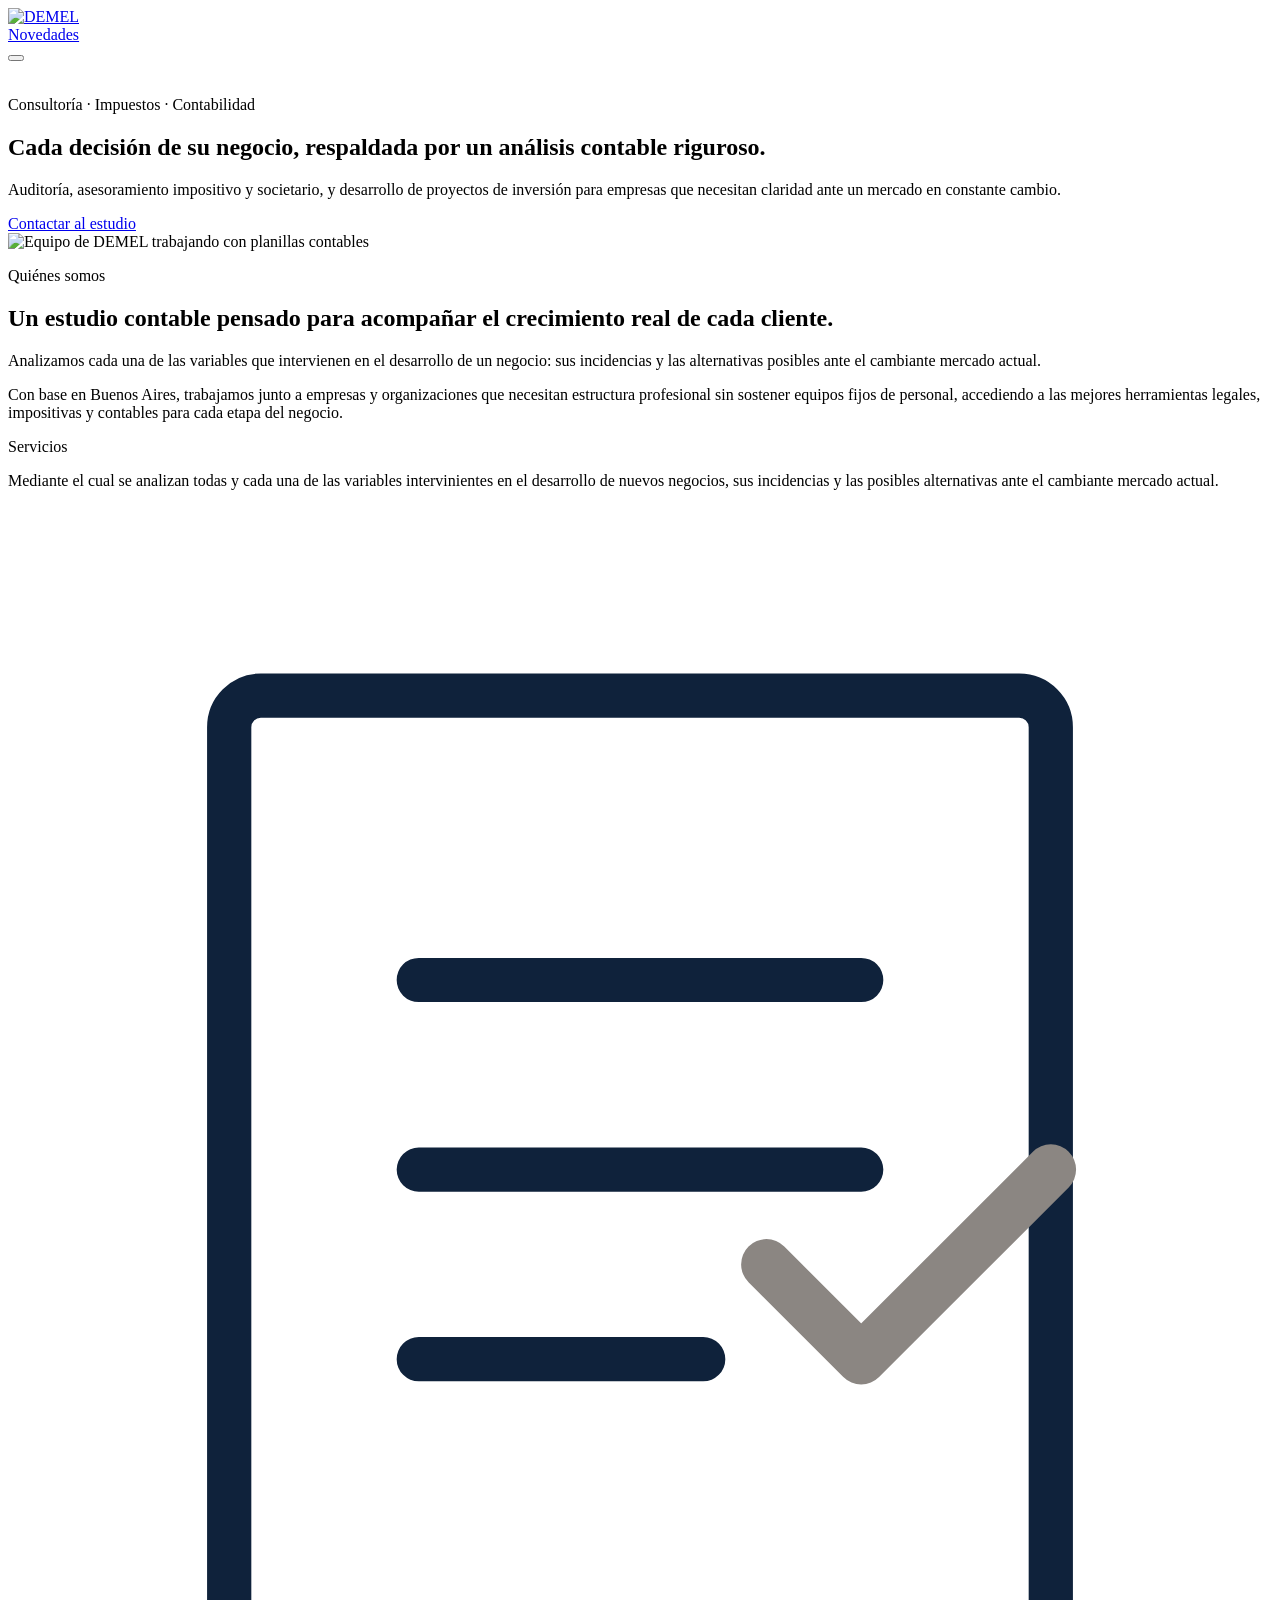
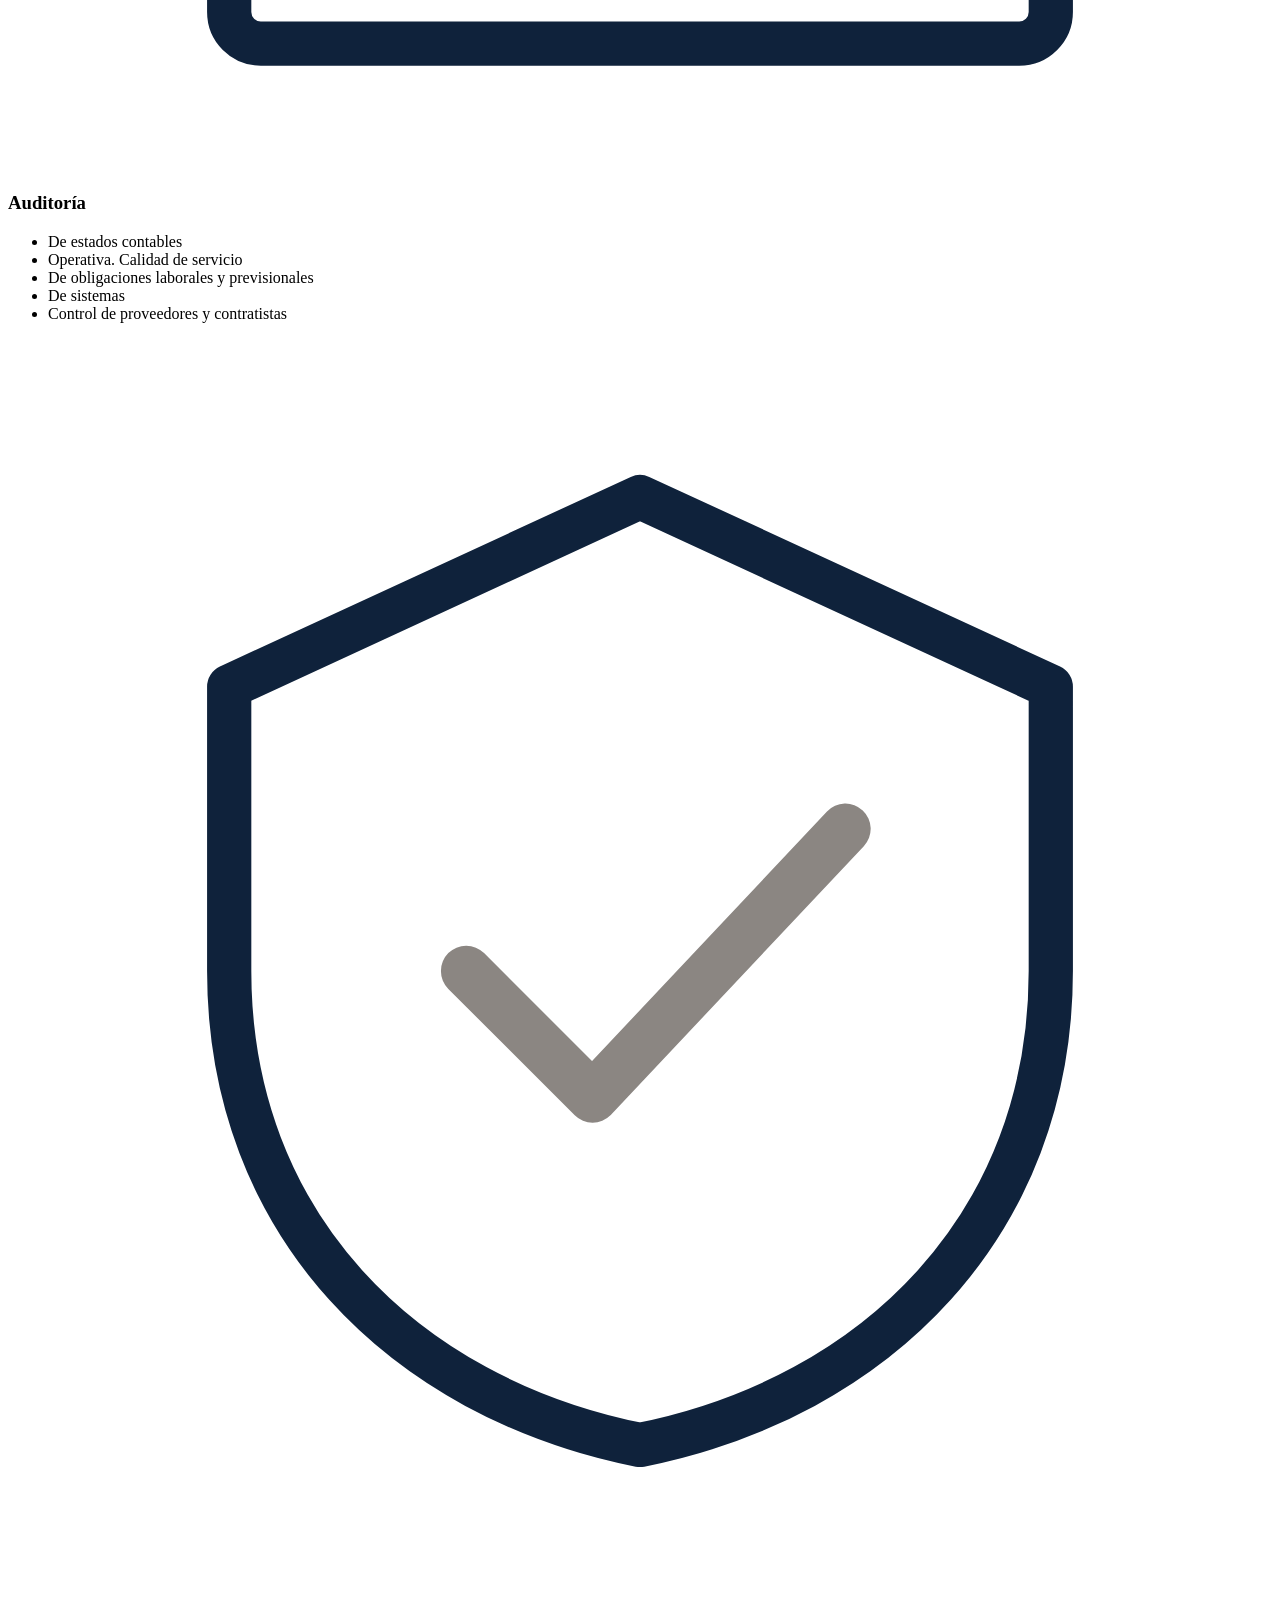
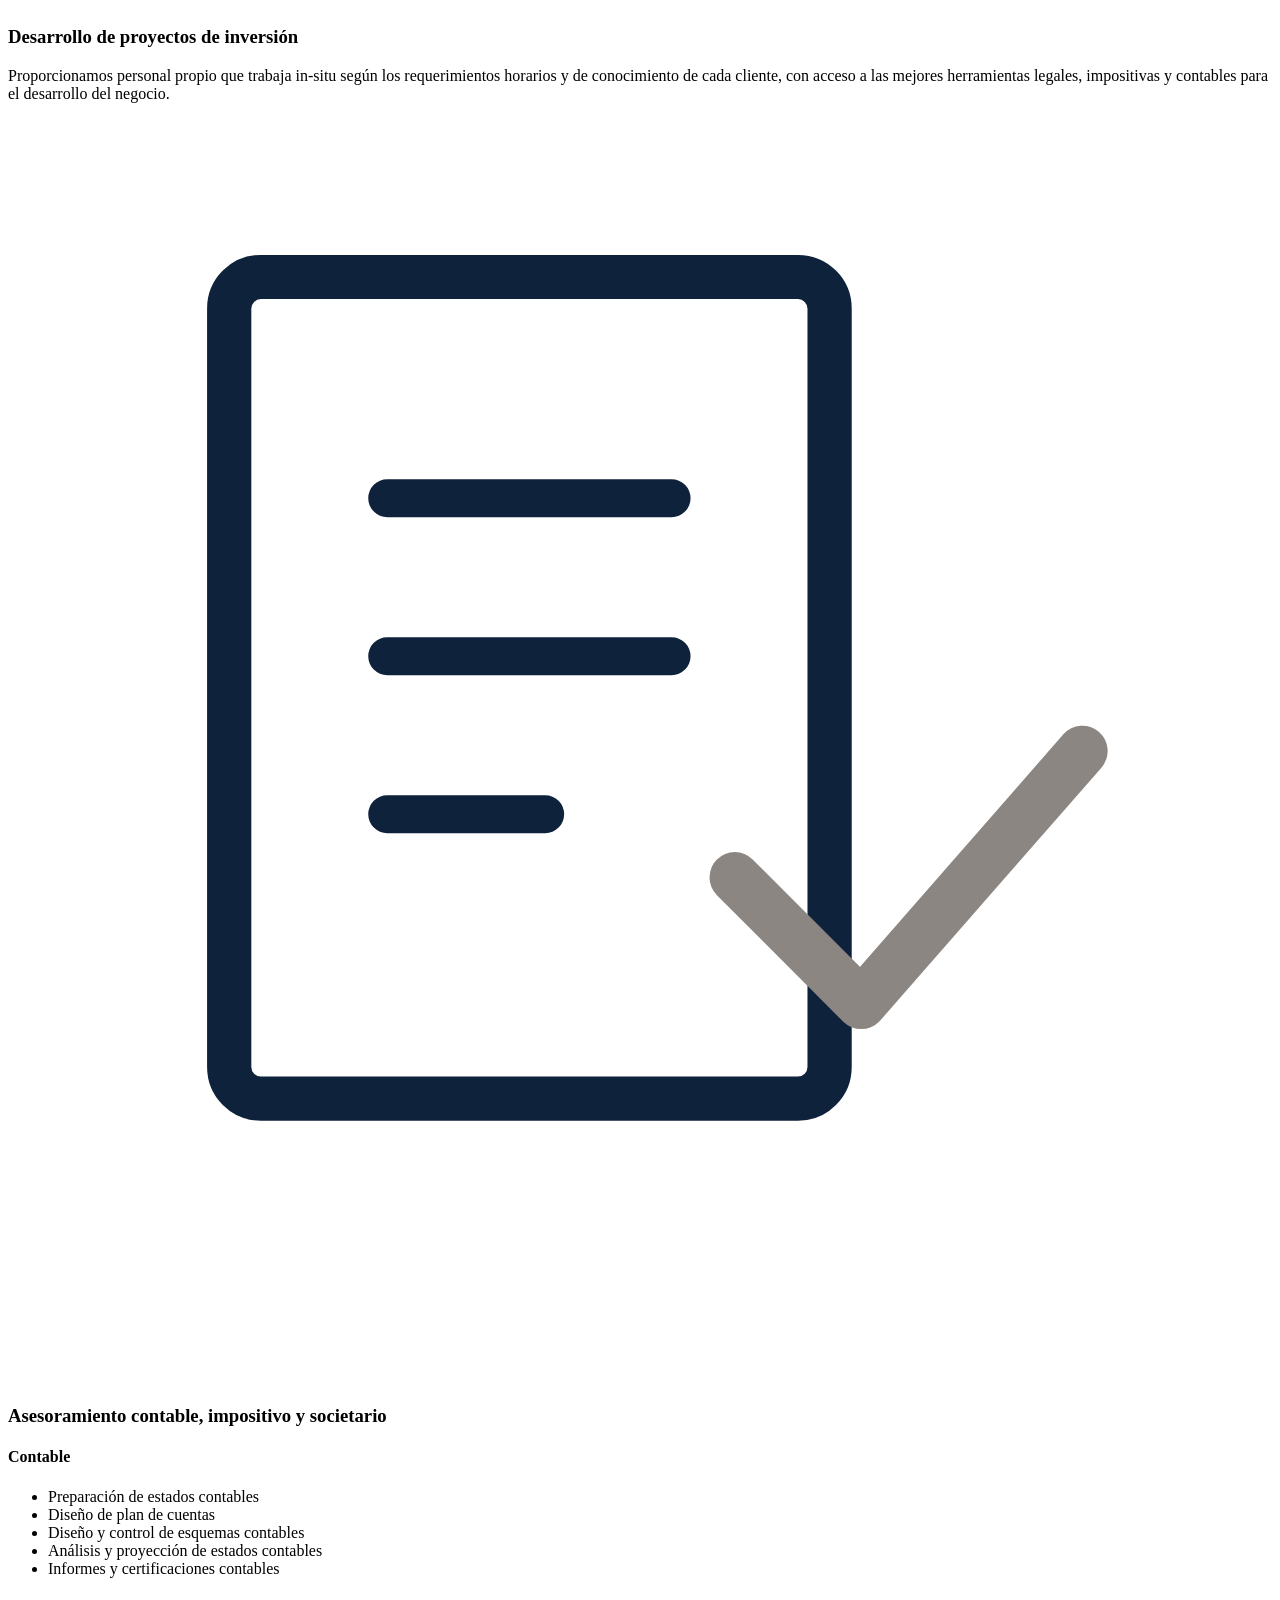
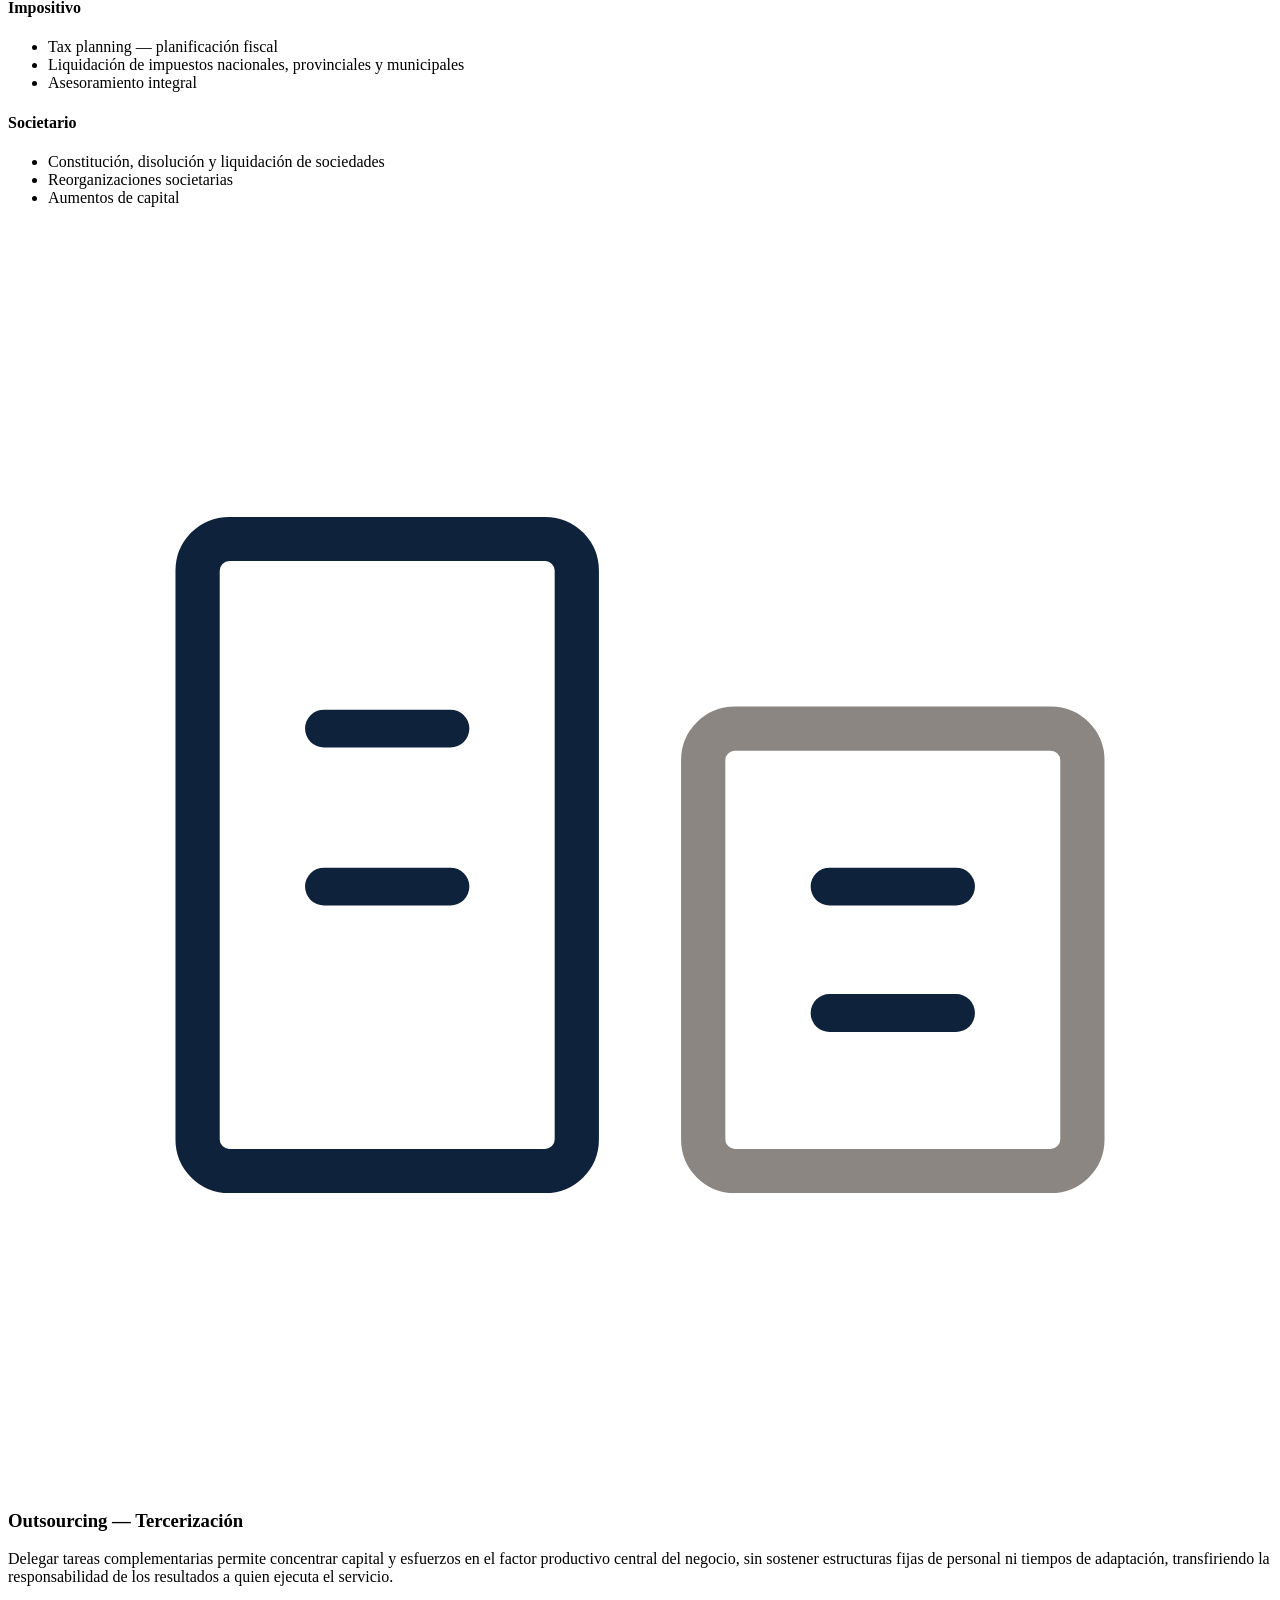
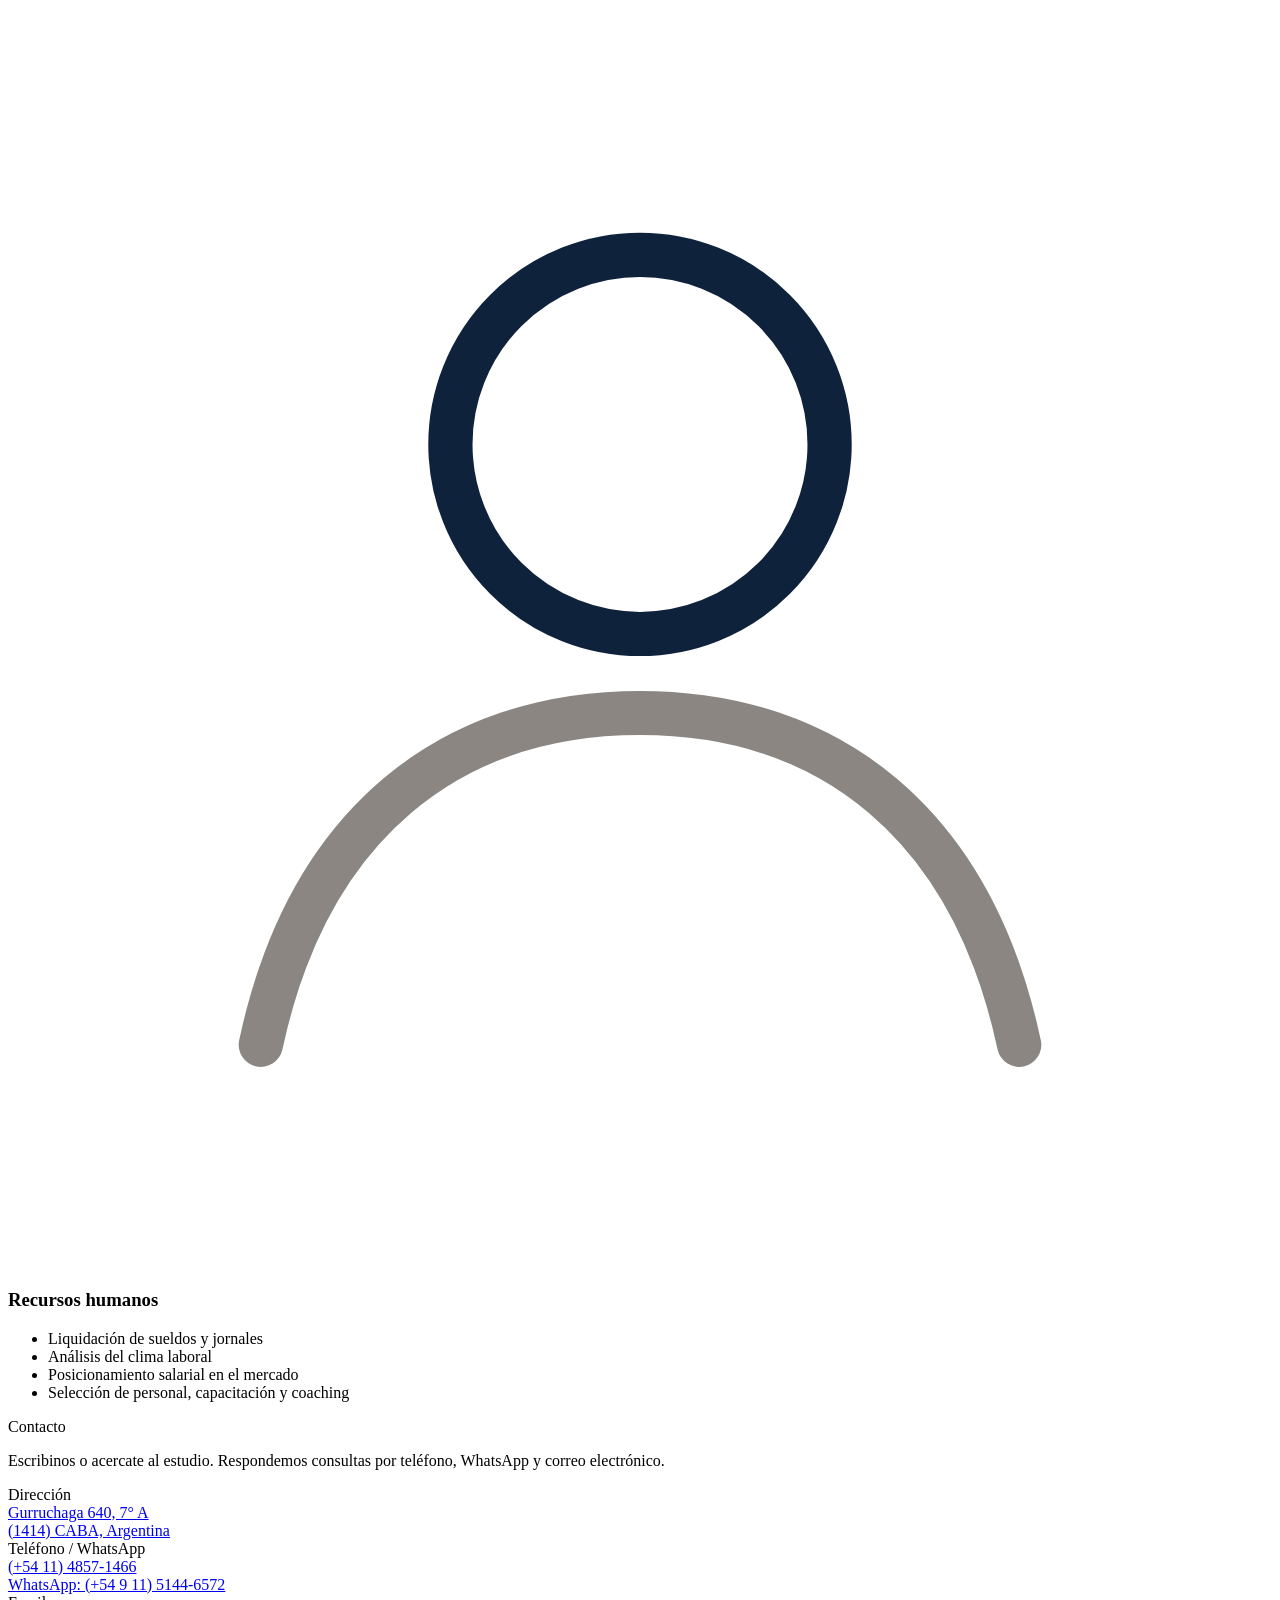
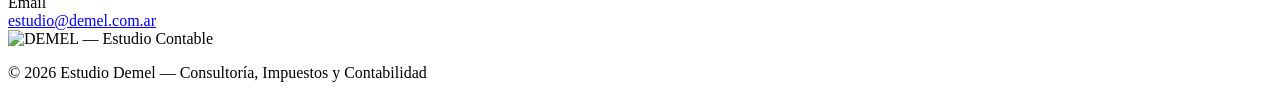
==== index.html @ 2383dab8 "Add files via upload" ====
<!DOCTYPE html>
<html lang="es">
<head>
<meta charset="UTF-8">
<meta name="viewport" content="width=device-width, initial-scale=1.0">
<title>DEMEL — Estudio Contable</title>
<link rel="preconnect" href="https://fonts.googleapis.com">
<link rel="preconnect" href="https://fonts.gstatic.com" crossorigin>
<link href="https://fonts.googleapis.com/css2?family=Libre+Baskerville:ital,wght@0,400;0,700;1,400&family=Montserrat:wght@300;400;500;600&display=swap" rel="stylesheet">
<link rel="stylesheet" href="css/styles.css">
</head>
<body>

<header>
  <div class="nav">
    <a href="index.html"><img class="logo-mark" src="assets/iso-blanco.png" alt="DEMEL"></a>
    <div class="nav-center"></div>
    <nav class="nav-links">
      <a href="novedades.html">Novedades</a>
    </nav>
    <button class="menu-btn" aria-label="Menú"><span></span><span></span><span></span></button>
  </div>
</header>

<section class="hero">
  <img class="iso-watermark" src="assets/iso-blanco.png" alt="">
  <div class="hero-inner">
    <p class="hero-eyebrow">Consultoría · Impuestos · Contabilidad</p>
    <h1>Cada decisión de su negocio, respaldada por un análisis contable riguroso.</h1>
    <p class="lede">Auditoría, asesoramiento impositivo y societario, y desarrollo de proyectos de inversión para empresas que necesitan claridad ante un mercado en constante cambio.</p>
    <a class="btn" href="#contacto">Contactar al estudio</a>
  </div>
</section>

<section id="quienes-somos">
  <div class="wrap about">
    <div class="about-figure">
      <img src="assets/about-photo.jpg" alt="Equipo de DEMEL trabajando con planillas contables">
    </div>
    <div class="about-body">
      <p class="kicker">Quiénes somos</p>
      <h2>Un estudio contable pensado para acompañar el crecimiento real de cada cliente.</h2>
      <p>Analizamos cada una de las variables que intervienen en el desarrollo de un negocio: sus incidencias y las alternativas posibles ante el cambiante mercado actual.</p>
      <p>Con base en Buenos Aires, trabajamos junto a empresas y organizaciones que necesitan estructura profesional sin sostener equipos fijos de personal, accediendo a las mejores herramientas legales, impositivas y contables para cada etapa del negocio.</p>
    </div>
  </div>
</section>

<section id="servicios" class="bg-linen">
  <div class="wrap">
    <div class="section-head">
      <p class="kicker">Servicios</p>
      <p>Mediante el cual se analizan todas y cada una de las variables intervinientes en el desarrollo de nuevos negocios, sus incidencias y las posibles alternativas ante el cambiante mercado actual.</p>
    </div>

    <div class="services-grid">

      <div class="service-card">
        <svg class="service-icon" viewBox="0 0 40 40" fill="none" xmlns="http://www.w3.org/2000/svg">
          <rect x="7" y="6" width="26" height="30" rx="1" stroke="#0F223B" stroke-width="1.4"/>
          <path d="M13 15h14M13 21h14M13 27h9" stroke="#0F223B" stroke-width="1.4" stroke-linecap="round"/>
          <path d="M24 24l3 3 6-6" stroke="#8B8682" stroke-width="1.6" stroke-linecap="round" stroke-linejoin="round"/>
        </svg>
        <h3>Auditoría</h3>
        <ul>
          <li>De estados contables</li>
          <li>Operativa. Calidad de servicio</li>
          <li>De obligaciones laborales y previsionales</li>
          <li>De sistemas</li>
          <li>Control de proveedores y contratistas</li>
        </ul>
      </div>

      <div class="service-card">
        <svg class="service-icon" viewBox="0 0 40 40" fill="none" xmlns="http://www.w3.org/2000/svg">
          <path d="M20 5l13 6v9c0 8-5.5 13.5-13 15C12.5 33.5 7 28 7 20v-9l13-6z" stroke="#0F223B" stroke-width="1.4" stroke-linejoin="round"/>
          <path d="M14.5 20l4 4 8-8.5" stroke="#8B8682" stroke-width="1.6" stroke-linecap="round" stroke-linejoin="round"/>
        </svg>
        <h3>Desarrollo de proyectos de inversión</h3>
        <p>Proporcionamos personal propio que trabaja in-situ según los requerimientos horarios y de conocimiento de cada cliente, con acceso a las mejores herramientas legales, impositivas y contables para el desarrollo del negocio.</p>
      </div>

      <div class="service-card wide">
        <svg class="service-icon" viewBox="0 0 40 40" fill="none" xmlns="http://www.w3.org/2000/svg">
          <rect x="7" y="5" width="19" height="26" rx="1" stroke="#0F223B" stroke-width="1.4"/>
          <path d="M12 12h9M12 17h9M12 22h5" stroke="#0F223B" stroke-width="1.2" stroke-linecap="round"/>
          <path d="M23 24l4 4 7-8" stroke="#8B8682" stroke-width="1.6" stroke-linecap="round" stroke-linejoin="round"/>
        </svg>
        <h3>Asesoramiento contable, impositivo y societario</h3>
        <div class="service-cols">
          <div class="subgroup">
            <h4>Contable</h4>
            <ul>
              <li>Preparación de estados contables</li>
              <li>Diseño de plan de cuentas</li>
              <li>Diseño y control de esquemas contables</li>
              <li>Análisis y proyección de estados contables</li>
              <li>Informes y certificaciones contables</li>
            </ul>
          </div>
          <div class="subgroup">
            <h4>Impositivo</h4>
            <ul>
              <li>Tax planning — planificación fiscal</li>
              <li>Liquidación de impuestos nacionales, provinciales y municipales</li>
              <li>Asesoramiento integral</li>
            </ul>
          </div>
          <div class="subgroup">
            <h4>Societario</h4>
            <ul>
              <li>Constitución, disolución y liquidación de sociedades</li>
              <li>Reorganizaciones societarias</li>
              <li>Aumentos de capital</li>
            </ul>
          </div>
        </div>
      </div>

      <div class="service-card">
        <svg class="service-icon" viewBox="0 0 40 40" fill="none" xmlns="http://www.w3.org/2000/svg">
          <rect x="6" y="10" width="12" height="20" rx="1" stroke="#0F223B" stroke-width="1.4"/>
          <rect x="22" y="16" width="12" height="14" rx="1" stroke="#8B8682" stroke-width="1.4"/>
          <path d="M10 16h4M10 21h4M26 21h4M26 25h4" stroke="#0F223B" stroke-width="1.2" stroke-linecap="round"/>
        </svg>
        <h3>Outsourcing — Tercerización</h3>
        <p>Delegar tareas complementarias permite concentrar capital y esfuerzos en el factor productivo central del negocio, sin sostener estructuras fijas de personal ni tiempos de adaptación, transfiriendo la responsabilidad de los resultados a quien ejecuta el servicio.</p>
      </div>

      <div class="service-card">
        <svg class="service-icon" viewBox="0 0 40 40" fill="none" xmlns="http://www.w3.org/2000/svg">
          <circle cx="20" cy="14" r="6" stroke="#0F223B" stroke-width="1.4"/>
          <path d="M8 33c1.5-7 6-10.5 12-10.5S30.5 26 32 33" stroke="#8B8682" stroke-width="1.4" stroke-linecap="round"/>
        </svg>
        <h3>Recursos humanos</h3>
        <ul>
          <li>Liquidación de sueldos y jornales</li>
          <li>Análisis del clima laboral</li>
          <li>Posicionamiento salarial en el mercado</li>
          <li>Selección de personal, capacitación y coaching</li>
        </ul>
      </div>

    </div>
  </div>
</section>

<section id="contacto" class="contact">
  <div class="wrap">
    <div class="section-head">
      <p class="kicker">Contacto</p>
      <p>Escribinos o acercate al estudio. Respondemos consultas por teléfono, WhatsApp y correo electrónico.</p>
    </div>
    <div class="contact-grid">
      <div class="contact-item">
        <div class="label">Dirección</div>
        <div class="value">
          <a href="https://goo.gl/maps/H9MhCdzciEQ2" target="_blank" rel="noopener">Gurruchaga 640, 7° A<br>(1414) CABA, Argentina</a>
        </div>
      </div>
      <div class="contact-item">
        <div class="label">Teléfono / WhatsApp</div>
        <div class="value">
          <a href="tel:+541148571466">(+54 11) 4857-1466</a><br>
          <a href="https://wa.me/5491151446572" target="_blank" rel="noopener">WhatsApp: (+54 9 11) 5144-6572</a>
        </div>
      </div>
      <div class="contact-item">
        <div class="label">Email</div>
        <div class="value">
          <a href="mailto:estudio@demel.com.ar">estudio@demel.com.ar</a>
        </div>
      </div>
    </div>
  </div>
</section>

<footer>
  <div class="wrap footer-inner">
    <img src="assets/logo-blanco.png" alt="DEMEL — Estudio Contable">
    <p class="copy">© 2026 Estudio Demel — Consultoría, Impuestos y Contabilidad</p>
  </div>
</footer>

</body>
</html>
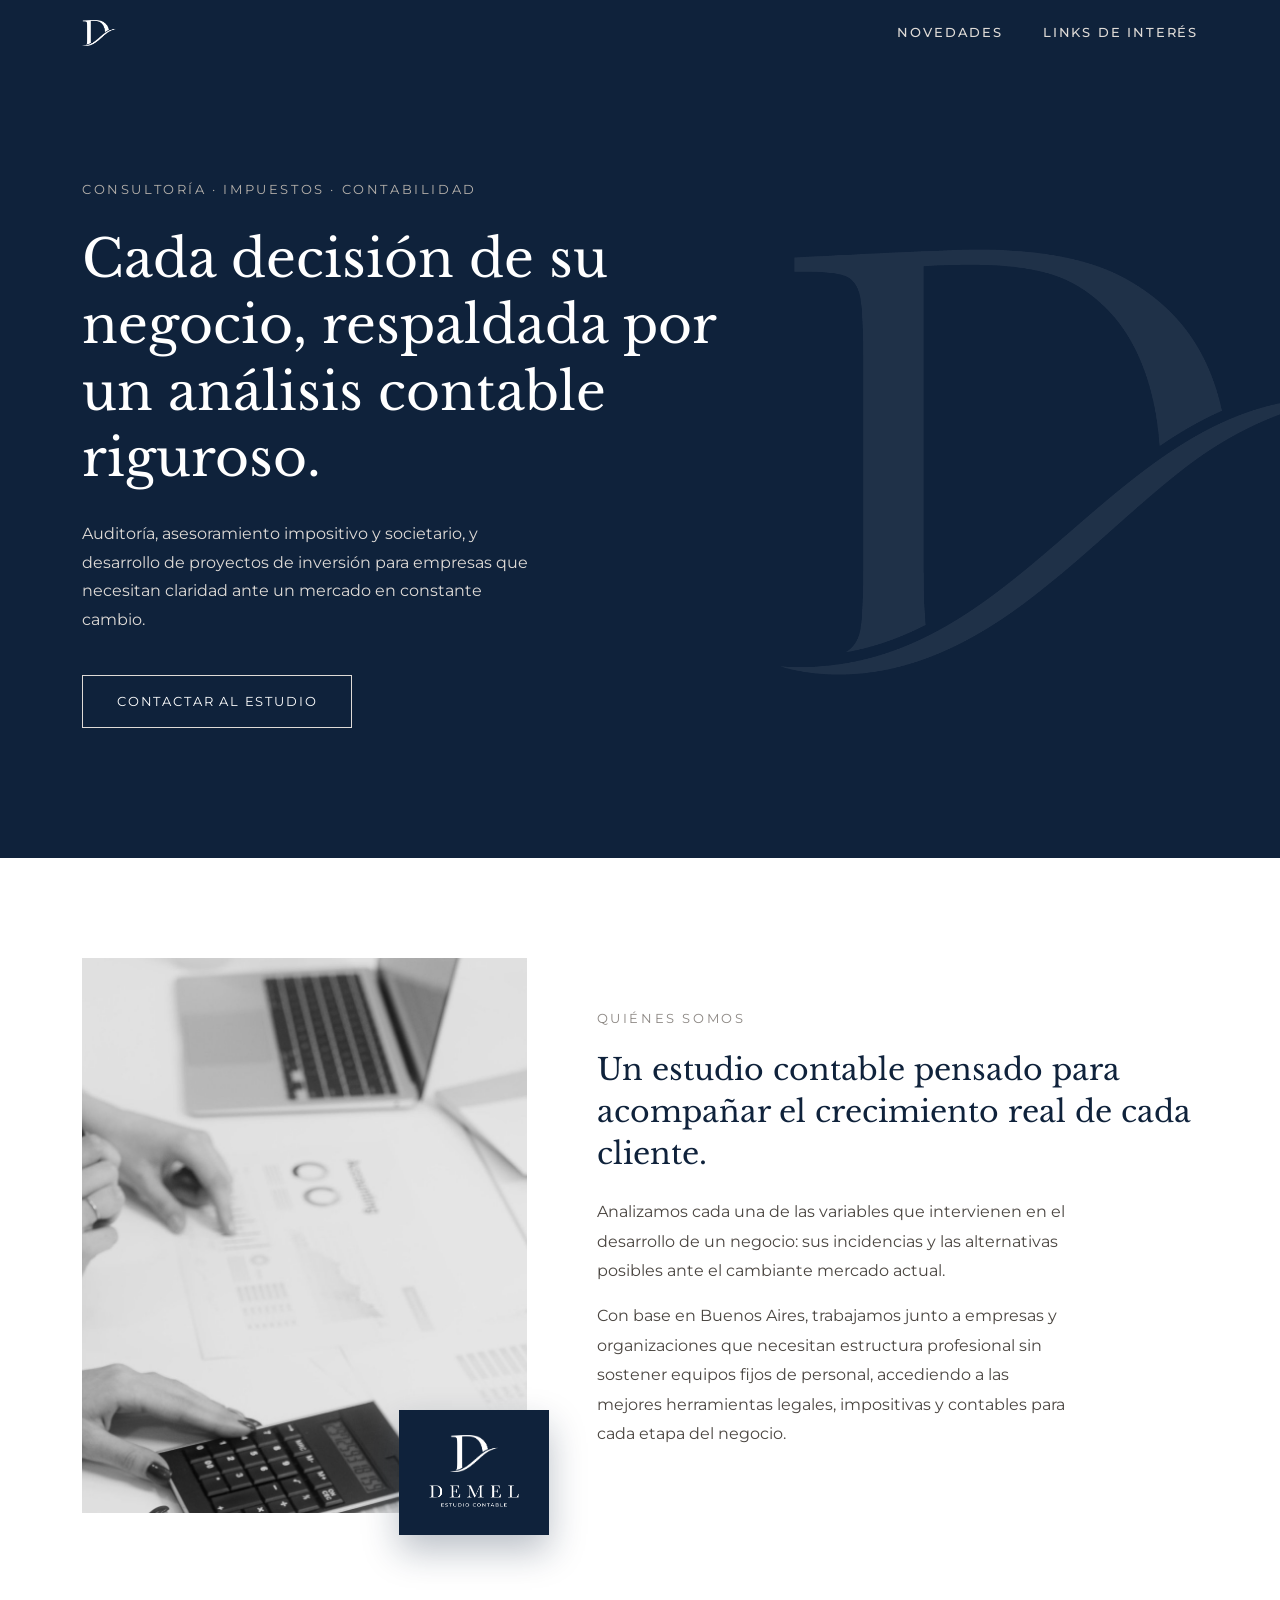
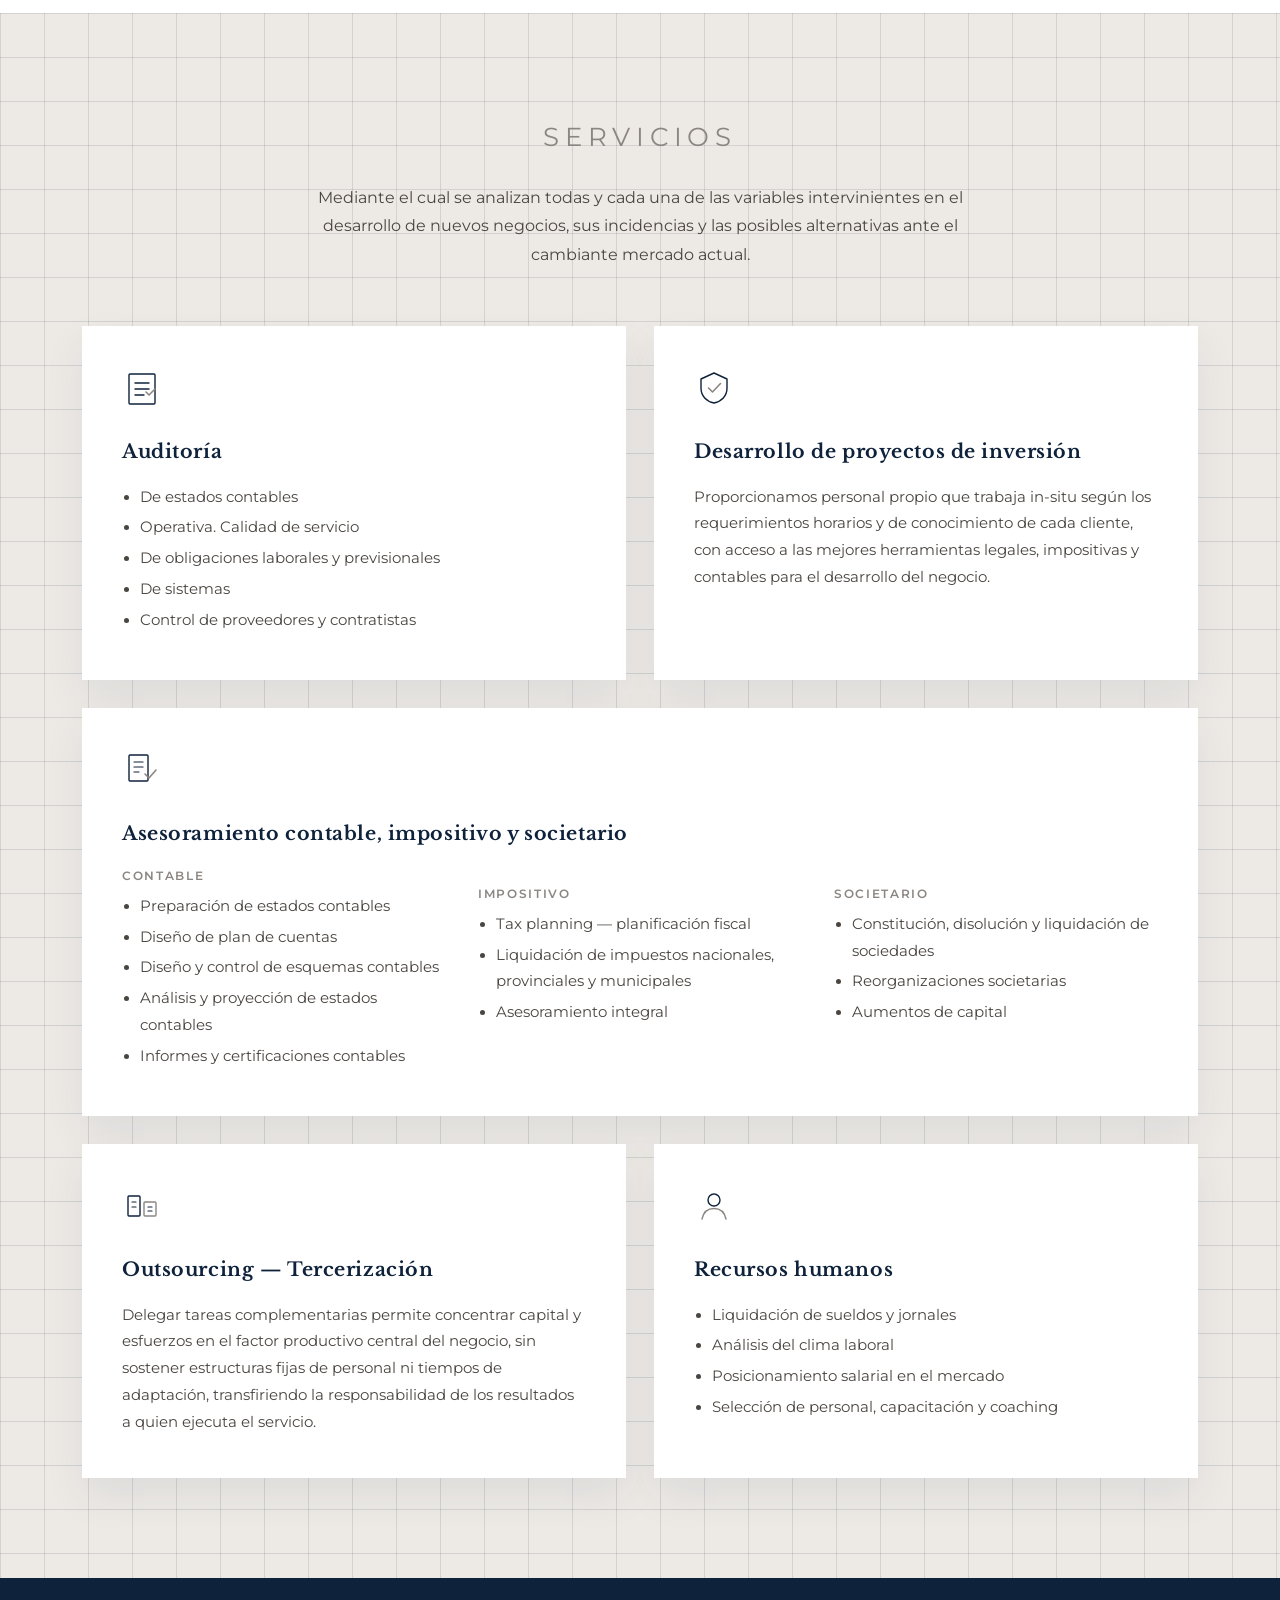
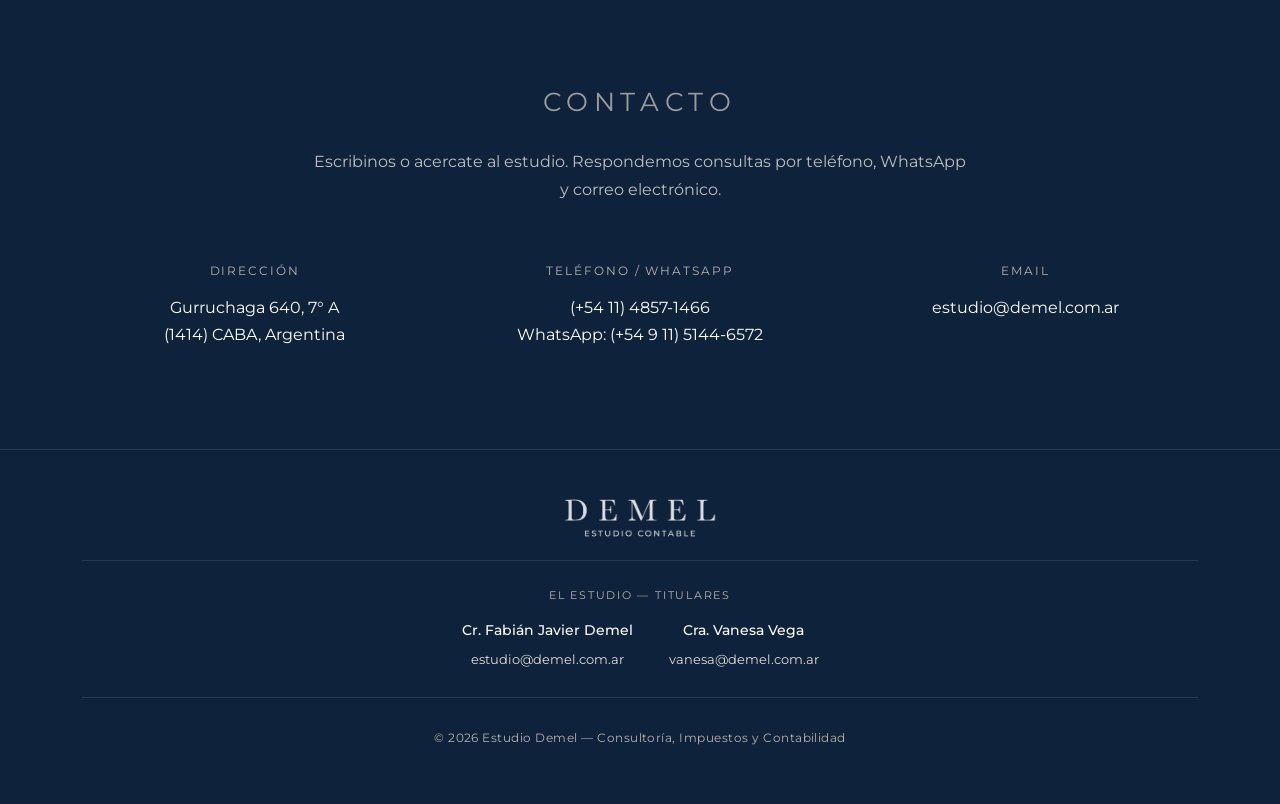
==== commit 86bb9028: "Add files via upload" ====
--- a/index.html
+++ b/index.html
@@ -8,15 +8,16 @@
 <link rel="preconnect" href="https://fonts.gstatic.com" crossorigin>
 <link href="https://fonts.googleapis.com/css2?family=Libre+Baskerville:ital,wght@0,400;0,700;1,400&family=Montserrat:wght@300;400;500;600&display=swap" rel="stylesheet">
 <link rel="stylesheet" href="css/styles.css">
+<script src="js/nav.js" defer></script>
 </head>
 <body>
 
 <header>
   <div class="nav">
     <a href="index.html"><img class="logo-mark" src="assets/iso-blanco.png" alt="DEMEL"></a>
-    <div class="nav-center"></div>
     <nav class="nav-links">
       <a href="novedades.html">Novedades</a>
+      <a href="links.html">Links de Interés</a>
     </nav>
     <button class="menu-btn" aria-label="Menú"><span></span><span></span><span></span></button>
   </div>
@@ -34,8 +35,14 @@
 
 <section id="quienes-somos">
   <div class="wrap about">
-    <div class="about-figure">
-      <img src="assets/about-photo.jpg" alt="Equipo de DEMEL trabajando con planillas contables">
+    <div class="about-figure-wrap">
+      <div class="about-figure">
+        <img src="assets/about-photo.jpg" alt="Equipo de DEMEL trabajando con planillas contables">
+      </div>
+      <div class="about-badge">
+        <img class="about-badge-icon" src="assets/iso-blanco.png" alt="">
+        <img class="about-badge-word" src="assets/logo-blanco.png" alt="DEMEL — Estudio Contable">
+      </div>
     </div>
     <div class="about-body">
       <p class="kicker">Quiénes somos</p>
@@ -178,6 +185,21 @@
 <footer>
   <div class="wrap footer-inner">
     <img src="assets/logo-blanco.png" alt="DEMEL — Estudio Contable">
+
+    <div class="footer-titulares">
+      <p class="footer-titulares-label">El Estudio — Titulares</p>
+      <div class="footer-titulares-list">
+        <div class="footer-titular">
+          <p class="name">Cr. Fabián Javier Demel</p>
+          <a href="mailto:estudio@demel.com.ar">estudio@demel.com.ar</a>
+        </div>
+        <div class="footer-titular">
+          <p class="name">Cra. Vanesa Vega</p>
+          <a href="mailto:vanesa@demel.com.ar">vanesa@demel.com.ar</a>
+        </div>
+      </div>
+    </div>
+
     <p class="copy">© 2026 Estudio Demel — Consultoría, Impuestos y Contabilidad</p>
   </div>
 </footer>
--- a/css/styles.css
+++ b/css/styles.css
@@ -0,0 +1,484 @@
+:root{
+    --navy: #0F223B;
+    --navy-soft: #17304F;
+    --stone: #8B8682;
+    --stone-light: #B7B2AC;
+    --linen: #DFDBD7;
+    --linen-light: #EDEAE6;
+    --white: #FFFFFF;
+    --ink: #0F223B;
+    --line: rgba(15,34,59,0.12);
+  }
+
+  *{ box-sizing: border-box; }
+  html{ scroll-behavior: smooth; }
+  body{
+    margin:0;
+    font-family:'Montserrat', sans-serif;
+    color: var(--ink);
+    background: var(--white);
+    font-weight: 400;
+    line-height: 1.6;
+  }
+  h1,h2,h3,.serif{ font-family:'Libre Baskerville', serif; }
+  a{ color: inherit; text-decoration: none; }
+  img{ max-width:100%; display:block; }
+
+  .wrap{ max-width: 1180px; margin: 0 auto; padding: 0 32px; }
+
+  /* ---------- Header ---------- */
+  header{
+    background: var(--navy);
+    position: sticky; top:0; z-index: 50;
+  }
+  .nav{
+    position: relative;
+    display:flex; align-items:center; justify-content:space-between;
+    padding: 20px 32px;
+    max-width: 1180px; margin:0 auto;
+  }
+  .nav .logo-mark{ width: 34px; display: block; }
+  .nav-links{ display:flex; gap: 40px; }
+  .nav-links a{
+    color: var(--linen);
+    font-size: 13px;
+    letter-spacing: 0.14em;
+    text-transform: uppercase;
+    font-weight: 500;
+  }
+  .nav-links a:hover{ color: var(--white); }
+  .menu-btn{
+    display:none; background:none; border:none; cursor:pointer; padding:4px;
+    position: relative; z-index: 60;
+  }
+  .menu-btn span{
+    display:block; width:22px; height:2px; background:var(--linen); margin:5px 0;
+    transition: transform .25s ease, opacity .2s ease;
+  }
+  .menu-btn.is-open span:nth-child(1){ transform: translateY(7px) rotate(45deg); }
+  .menu-btn.is-open span:nth-child(2){ opacity: 0; }
+  .menu-btn.is-open span:nth-child(3){ transform: translateY(-7px) rotate(-45deg); }
+
+  @media (max-width: 760px){
+    .nav-links{
+      display: none;
+      position: absolute;
+      top: 100%; left: 0; right: 0;
+      flex-direction: column;
+      gap: 0;
+      background: var(--navy-soft);
+      border-top: 1px solid rgba(255,255,255,0.1);
+      box-shadow: 0 18px 30px rgba(15,34,59,0.25);
+    }
+    .nav-links.is-open{ display: flex; }
+    .nav-links a{
+      padding: 18px 32px;
+      width: 100%;
+      box-sizing: border-box;
+      border-bottom: 1px solid rgba(255,255,255,0.08);
+    }
+    .menu-btn{ display:block; }
+  }
+
+  /* ---------- Hero ---------- */
+  .hero{
+    background: var(--navy);
+    position: relative;
+    overflow: hidden;
+    padding: 100px 0 130px;
+  }
+  .hero .iso-watermark{
+    position:absolute;
+    right: -60px; top: 50%;
+    transform: translateY(-50%);
+    width: 560px;
+    opacity: 0.07;
+    pointer-events:none;
+  }
+  .hero-inner{
+    position: relative;
+    max-width: 1180px; margin:0 auto; padding: 0 32px;
+  }
+  .hero-eyebrow{
+    color: var(--stone-light);
+    font-size: 13px;
+    letter-spacing: 0.2em;
+    text-transform: uppercase;
+    margin-bottom: 26px;
+  }
+  .hero h1{
+    color: var(--white);
+    font-size: 52px;
+    font-weight: 400;
+    line-height: 1.28;
+    max-width: 640px;
+    margin: 0 0 28px;
+  }
+  .hero p.lede{
+    color: var(--linen);
+    font-size: 16px;
+    max-width: 460px;
+    margin: 0 0 40px;
+    line-height: 1.8;
+  }
+  .btn{
+    display:inline-block;
+    padding: 15px 34px;
+    border: 1px solid var(--linen);
+    color: var(--white);
+    font-size: 13px;
+    letter-spacing: 0.14em;
+    text-transform: uppercase;
+    transition: background .25s ease, color .25s ease;
+  }
+  .btn:hover{ background: var(--white); color: var(--navy); }
+
+  @media (max-width: 640px){
+    .hero{ padding: 70px 0 90px; }
+    .hero h1{ font-size: 34px; }
+    .hero .iso-watermark{ width: 340px; opacity: 0.06; }
+  }
+
+  /* ---------- Page banner (páginas internas) ---------- */
+  .page-banner{
+    background: var(--navy);
+    padding: 64px 0;
+  }
+  .page-banner h1{
+    color: var(--white);
+    font-size: 38px;
+    font-weight: 400;
+    margin: 0 0 14px;
+  }
+  .page-banner .lede{
+    color: var(--linen);
+    font-size: 15.5px;
+    max-width: 520px;
+    margin: 0;
+    line-height: 1.8;
+  }
+  @media (max-width: 640px){
+    .page-banner{ padding: 48px 0; }
+    .page-banner h1{ font-size: 28px; }
+  }
+
+  /* ---------- Section shells ---------- */
+  section{ padding: 100px 0; }
+  .section-head{
+    text-align:center;
+    max-width: 660px;
+    margin: 0 auto 56px;
+  }
+  .section-head .kicker{
+    color: var(--stone);
+    font-size: 26px;
+    letter-spacing: 0.22em;
+    text-transform: uppercase;
+    margin: 0 0 22px;
+    font-weight: 400;
+  }
+  .section-head p{
+    color: #4A4540;
+    font-size: 15.5px;
+    line-height: 1.85;
+    margin: 0;
+  }
+  .bg-linen{ background: var(--linen-light); }
+  .bg-linen{
+    background-image:
+      linear-gradient(var(--line) 1px, transparent 1px),
+      linear-gradient(90deg, var(--line) 1px, transparent 1px);
+    background-size: 44px 44px;
+    background-color: var(--linen-light);
+  }
+
+  /* ---------- Quienes somos ---------- */
+  .about{
+    display:grid;
+    grid-template-columns: 0.85fr 1.15fr;
+    gap: 70px;
+    align-items: center;
+  }
+  .about-figure-wrap{ position: relative; }
+  .about-figure{
+    aspect-ratio: 4/5;
+    overflow: hidden;
+    position: relative;
+  }
+  .about-figure img{ width: 100%; height: 100%; object-fit: cover; opacity: 1; }
+  .about-badge{
+    position: absolute;
+    right: -22px; bottom: -22px;
+    width: 33%;
+    min-width: 150px;
+    box-sizing: border-box;
+    background: var(--navy);
+    padding: 25px;
+    display:flex; flex-direction:column; align-items:center;
+    gap: 10px;
+    box-shadow: 0 16px 34px rgba(15,34,59,0.28);
+  }
+  .about-badge-icon{ width: 48%; display:block; }
+  .about-badge-word{ width: 100%; display:block; }
+  @media (max-width: 860px){
+    .about-badge{ right: 16px; bottom: 16px; }
+  }
+  .about-body .kicker{
+    color: var(--stone);
+    font-size: 13px;
+    letter-spacing: 0.2em;
+    text-transform: uppercase;
+    margin: 0 0 18px;
+  }
+  .about-body h2{
+    font-size: 30px;
+    font-weight: 400;
+    line-height: 1.4;
+    margin: 0 0 22px;
+    color: var(--navy);
+  }
+  .about-body p{
+    color: #4A4540;
+    font-size: 15.5px;
+    line-height: 1.9;
+    margin: 0 0 16px;
+    max-width: 480px;
+  }
+  @media (max-width: 860px){
+    .about{ grid-template-columns: 1fr; gap: 40px; }
+    .about-figure{ aspect-ratio: 16/9; }
+  }
+
+  /* ---------- Servicios ---------- */
+  .services-grid{
+    display:grid;
+    grid-template-columns: repeat(2, 1fr);
+    gap: 28px;
+  }
+  .service-card{
+    background: var(--white);
+    padding: 42px 40px;
+    box-shadow: 0 18px 40px rgba(15,34,59,0.07);
+  }
+  .service-card.wide{ grid-column: span 2; }
+  .service-icon{
+    width: 40px; height:40px;
+    margin-bottom: 22px;
+  }
+  .service-card h3{
+    font-size: 19px;
+    font-weight: 700;
+    color: var(--navy);
+    letter-spacing: 0.03em;
+    margin: 0 0 16px;
+  }
+  .service-card p, .service-card ul{
+    color: #4A4540;
+    font-size: 14.5px;
+    line-height: 1.85;
+    margin: 0;
+  }
+  .service-card ul{ padding-left: 18px; }
+  .service-card ul li{ margin-bottom: 4px; }
+  .subgroup{ margin-top: 18px; }
+  .subgroup:first-child{ margin-top: 0; }
+  .subgroup h4{
+    font-size: 12px;
+    letter-spacing: 0.14em;
+    text-transform: uppercase;
+    color: var(--stone);
+    margin: 0 0 8px;
+    font-weight: 600;
+  }
+  .service-cols{
+    display:grid;
+    grid-template-columns: repeat(3, 1fr);
+    gap: 32px;
+  }
+
+  @media (max-width: 860px){
+    .services-grid{ grid-template-columns: 1fr; }
+    .service-card.wide{ grid-column: span 1; }
+    .service-cols{ grid-template-columns: 1fr; gap: 24px; }
+  }
+
+  /* ---------- Links de interés ---------- */
+  .links-grid{
+    display:grid;
+    grid-template-columns: repeat(3, 1fr);
+    gap: 24px;
+  }
+  .link-card{
+    display:flex; flex-direction:column;
+    gap: 10px;
+    background: var(--white);
+    padding: 32px 30px;
+    box-shadow: 0 18px 40px rgba(15,34,59,0.07);
+    transition: transform .2s ease, box-shadow .2s ease;
+  }
+  .link-card:hover{
+    transform: translateY(-3px);
+    box-shadow: 0 22px 48px rgba(15,34,59,0.12);
+  }
+  .link-card h3{
+    font-size: 17px;
+    font-weight: 700;
+    color: var(--navy);
+    margin: 0;
+    letter-spacing: 0.01em;
+  }
+  .link-card p{
+    color: #4A4540;
+    font-size: 13.5px;
+    line-height: 1.75;
+    margin: 0;
+  }
+  .link-card .go{
+    margin-top: auto;
+    padding-top: 6px;
+    font-size: 11.5px;
+    letter-spacing: 0.12em;
+    text-transform: uppercase;
+    color: var(--stone);
+  }
+  .link-card:hover .go{ color: var(--navy); }
+
+  @media (max-width: 860px){
+    .links-grid{ grid-template-columns: 1fr 1fr; }
+  }
+  @media (max-width: 600px){
+    .links-grid{ grid-template-columns: 1fr; }
+  }
+
+  /* ---------- Novedades ---------- */
+  .novedades-list{
+    display:flex; flex-direction:column;
+    max-width: 780px; margin: 0 auto;
+  }
+  .novedad-item{
+    display:grid;
+    grid-template-columns: 130px 1fr;
+    gap: 32px;
+    padding: 34px 0;
+    border-top: 1px solid var(--line);
+  }
+  .novedades-list .novedad-item:last-child{ border-bottom: 1px solid var(--line); }
+  .novedad-date{
+    font-size: 12px;
+    letter-spacing: 0.12em;
+    text-transform: uppercase;
+    color: var(--stone);
+    padding-top: 3px;
+  }
+  .novedad-body h3{
+    font-size: 19px;
+    font-weight: 700;
+    color: var(--navy);
+    margin: 0 0 12px;
+  }
+  .novedad-body img{
+    margin: 6px 0 16px;
+    max-width: 100%;
+  }
+  .novedad-body p{
+    color: #4A4540;
+    font-size: 14.5px;
+    line-height: 1.85;
+    margin: 0 0 12px;
+    white-space: pre-line;
+  }
+  .novedad-body a.novedad-link{
+    display:inline-block;
+    font-size: 12px;
+    letter-spacing: 0.1em;
+    text-transform: uppercase;
+    color: var(--navy);
+    border-bottom: 1px solid var(--navy);
+    padding-bottom: 1px;
+  }
+  .novedades-empty{
+    text-align:center;
+    color: #4A4540;
+    font-size: 14.5px;
+  }
+  @media (max-width: 640px){
+    .novedad-item{ grid-template-columns: 1fr; gap: 8px; }
+  }
+
+  /* ---------- Contacto ---------- */
+  .contact{
+    background: var(--navy);
+    color: var(--linen);
+  }
+  .contact .section-head .kicker{ color: var(--stone-light); }
+  .contact .section-head p{ color: var(--linen); opacity: 0.85; }
+  .contact-grid{
+    display:grid;
+    grid-template-columns: repeat(3, 1fr);
+    gap: 40px;
+    text-align:center;
+  }
+  .contact-item .label{
+    font-size: 12px;
+    letter-spacing: 0.16em;
+    text-transform: uppercase;
+    color: var(--stone-light);
+    margin-bottom: 14px;
+  }
+  .contact-item .value{
+    font-size: 16px;
+    color: var(--white);
+    line-height: 1.7;
+  }
+  .contact-item .value a:hover{ text-decoration: underline; }
+  @media (max-width: 760px){
+    .contact-grid{ grid-template-columns: 1fr; gap: 36px; }
+  }
+
+  /* ---------- Footer ---------- */
+  footer{
+    background: var(--navy);
+    border-top: 1px solid rgba(255,255,255,0.1);
+    padding: 44px 0;
+  }
+  .footer-inner{
+    display:flex; flex-direction: column; align-items:center; justify-content:center;
+    text-align: center;
+    gap: 18px;
+  }
+  .footer-inner img{ height: 48px; opacity: 0.85; }
+  .footer-titulares{
+    display:flex; flex-direction:column; align-items:center;
+    gap: 16px;
+    padding: 26px 0;
+    border-top: 1px solid rgba(255,255,255,0.1);
+    border-bottom: 1px solid rgba(255,255,255,0.1);
+    width: 100%;
+  }
+  .footer-titulares-label{
+    font-size: 11px;
+    letter-spacing: 0.16em;
+    text-transform: uppercase;
+    color: var(--stone-light);
+    margin: 0;
+  }
+  .footer-titulares-list{
+    display:flex; flex-wrap: wrap; justify-content:center;
+    gap: 36px;
+  }
+  .footer-titular .name{
+    font-size: 13.5px;
+    font-weight: 500;
+    color: var(--white);
+    margin: 0 0 4px;
+  }
+  .footer-titular a{
+    font-size: 12.5px;
+    color: var(--linen);
+  }
+  .footer-titular a:hover{ color: var(--white); text-decoration: underline; }
+  .footer-inner .copy{
+    font-size: 12px;
+    color: var(--stone-light);
+    letter-spacing: 0.04em;
+  }
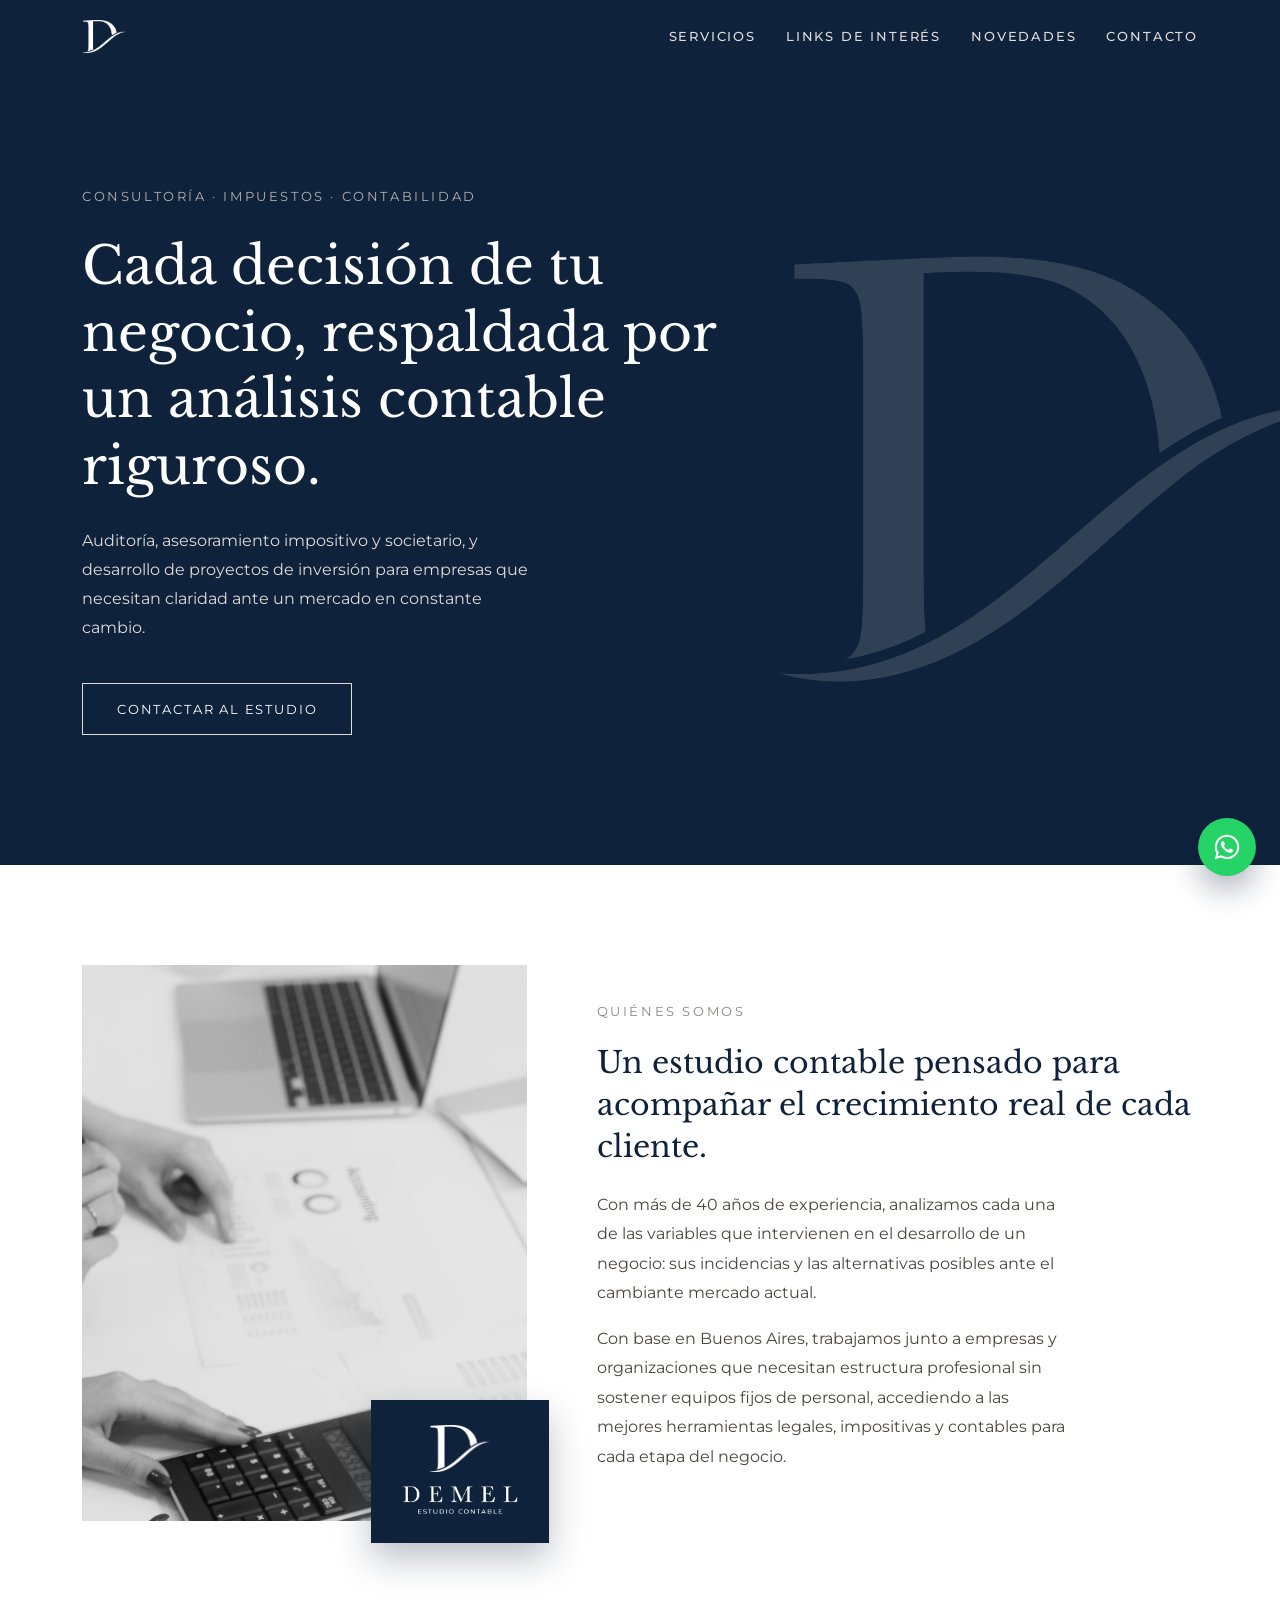
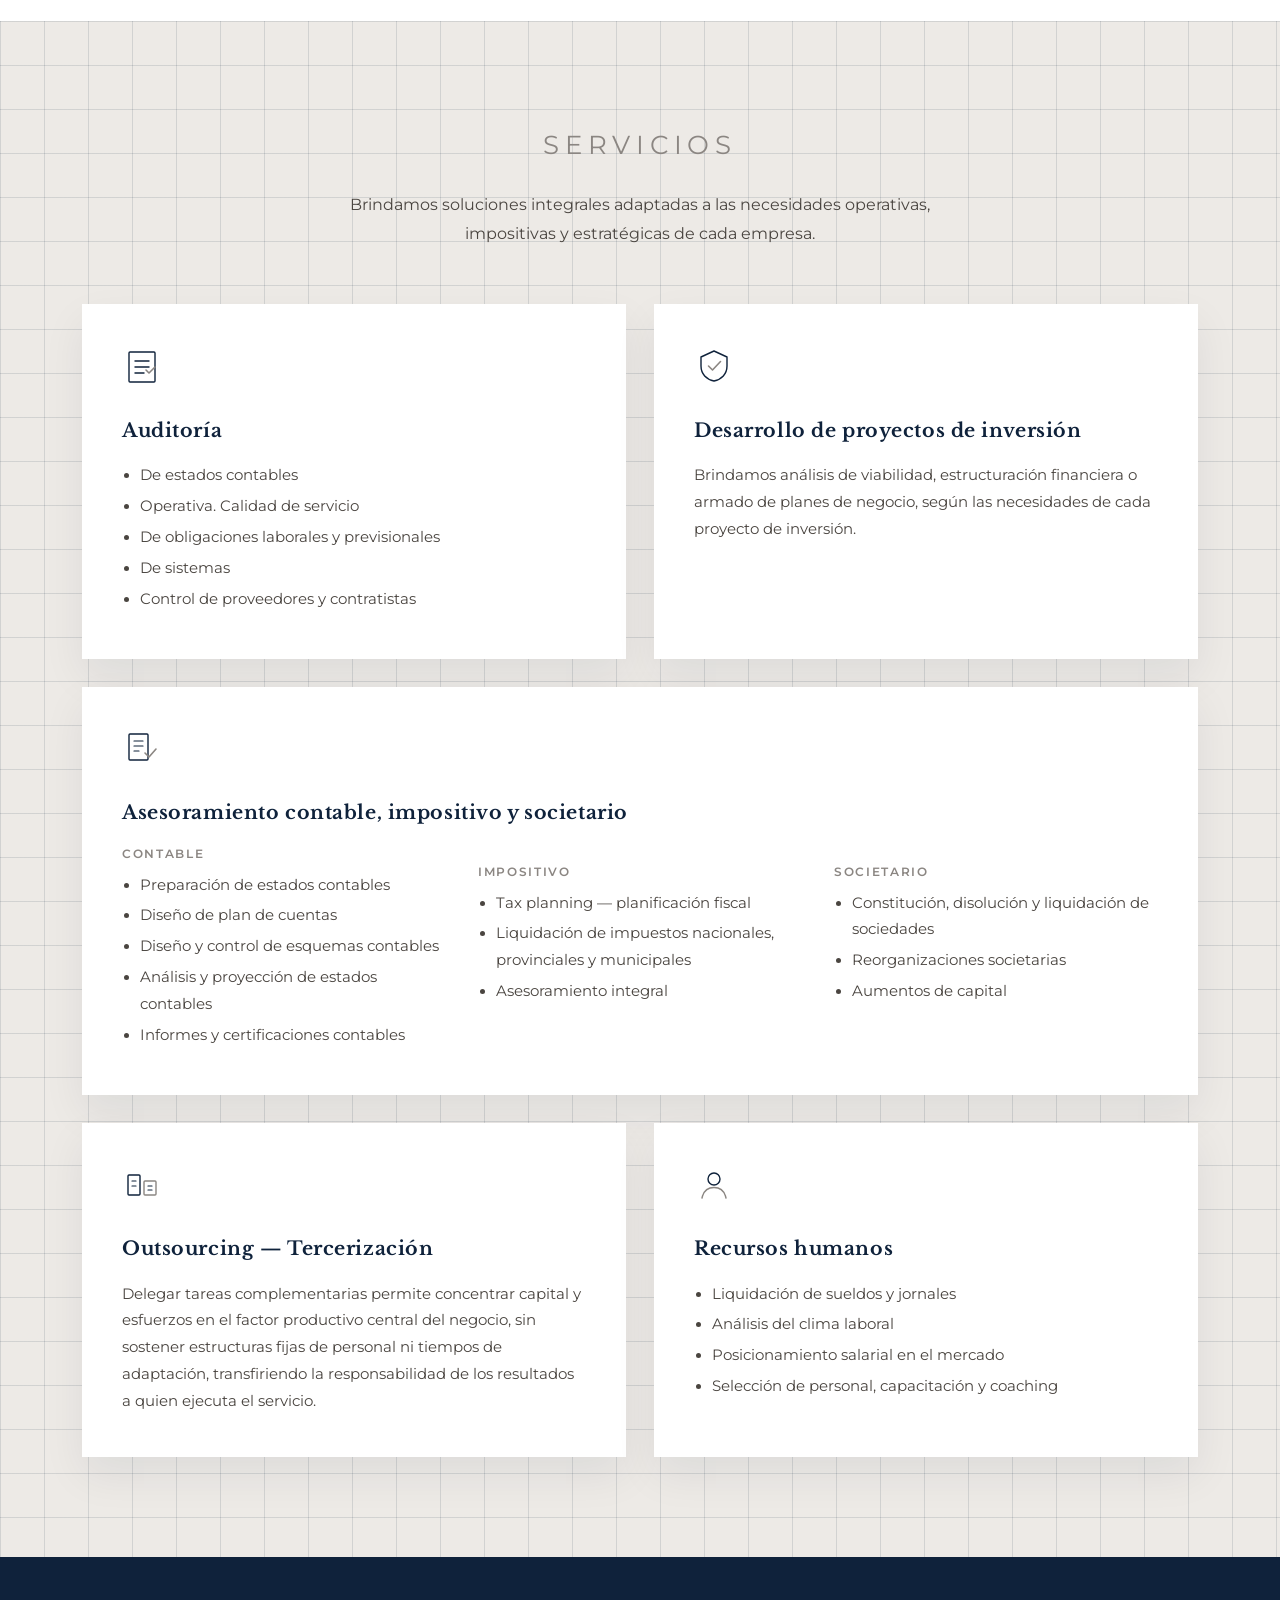
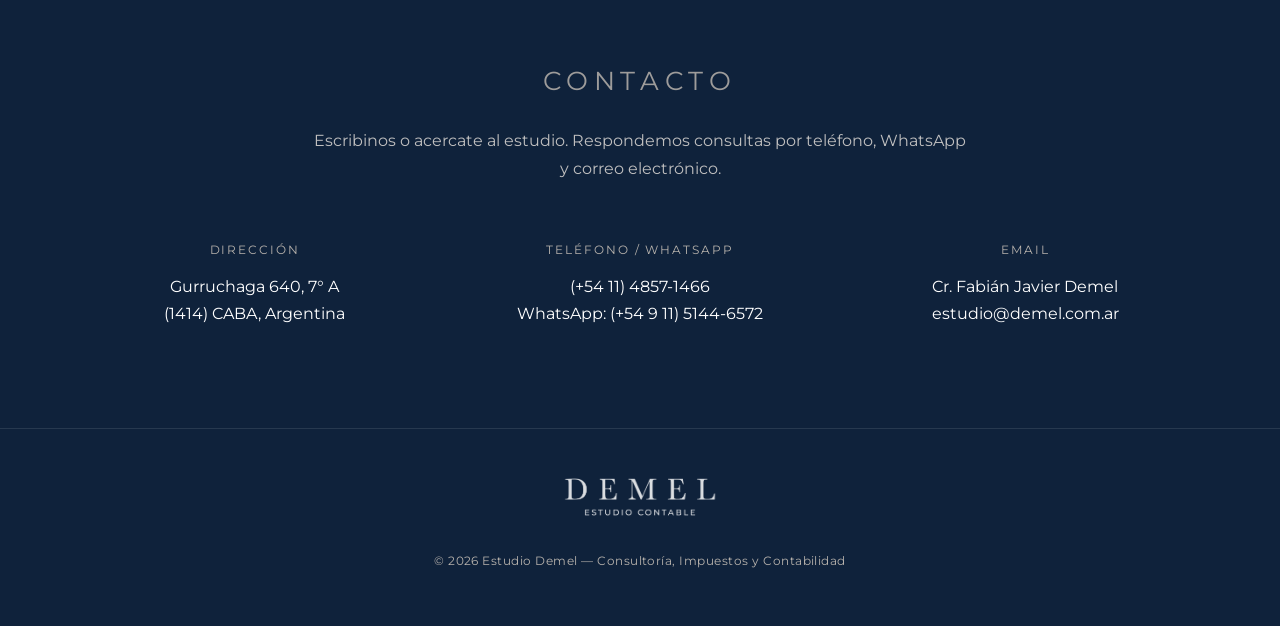
==== commit 57bb6850: "Add files via upload" ====
--- a/index.html
+++ b/index.html
@@ -16,8 +16,10 @@
   <div class="nav">
     <a href="index.html"><img class="logo-mark" src="assets/iso-blanco.png" alt="DEMEL"></a>
     <nav class="nav-links">
+      <a href="#servicios">Servicios</a>
+      <a href="links.html">Links de Interés</a>
       <a href="novedades.html">Novedades</a>
-      <a href="links.html">Links de Interés</a>
+      <a href="#contacto">Contacto</a>
     </nav>
     <button class="menu-btn" aria-label="Menú"><span></span><span></span><span></span></button>
   </div>
@@ -27,7 +29,7 @@
   <img class="iso-watermark" src="assets/iso-blanco.png" alt="">
   <div class="hero-inner">
     <p class="hero-eyebrow">Consultoría · Impuestos · Contabilidad</p>
-    <h1>Cada decisión de su negocio, respaldada por un análisis contable riguroso.</h1>
+    <h1>Cada decisión de tu negocio, respaldada por un análisis contable riguroso.</h1>
     <p class="lede">Auditoría, asesoramiento impositivo y societario, y desarrollo de proyectos de inversión para empresas que necesitan claridad ante un mercado en constante cambio.</p>
     <a class="btn" href="#contacto">Contactar al estudio</a>
   </div>
@@ -47,7 +49,7 @@
     <div class="about-body">
       <p class="kicker">Quiénes somos</p>
       <h2>Un estudio contable pensado para acompañar el crecimiento real de cada cliente.</h2>
-      <p>Analizamos cada una de las variables que intervienen en el desarrollo de un negocio: sus incidencias y las alternativas posibles ante el cambiante mercado actual.</p>
+      <p>Con más de 40 años de experiencia, analizamos cada una de las variables que intervienen en el desarrollo de un negocio: sus incidencias y las alternativas posibles ante el cambiante mercado actual.</p>
       <p>Con base en Buenos Aires, trabajamos junto a empresas y organizaciones que necesitan estructura profesional sin sostener equipos fijos de personal, accediendo a las mejores herramientas legales, impositivas y contables para cada etapa del negocio.</p>
     </div>
   </div>
@@ -57,7 +59,7 @@
   <div class="wrap">
     <div class="section-head">
       <p class="kicker">Servicios</p>
-      <p>Mediante el cual se analizan todas y cada una de las variables intervinientes en el desarrollo de nuevos negocios, sus incidencias y las posibles alternativas ante el cambiante mercado actual.</p>
+      <p>Brindamos soluciones integrales adaptadas a las necesidades operativas, impositivas y estratégicas de cada empresa.</p>
     </div>
 
     <div class="services-grid">
@@ -84,7 +86,7 @@
           <path d="M14.5 20l4 4 8-8.5" stroke="#8B8682" stroke-width="1.6" stroke-linecap="round" stroke-linejoin="round"/>
         </svg>
         <h3>Desarrollo de proyectos de inversión</h3>
-        <p>Proporcionamos personal propio que trabaja in-situ según los requerimientos horarios y de conocimiento de cada cliente, con acceso a las mejores herramientas legales, impositivas y contables para el desarrollo del negocio.</p>
+        <p>Brindamos análisis de viabilidad, estructuración financiera o armado de planes de negocio, según las necesidades de cada proyecto de inversión.</p>
       </div>
 
       <div class="service-card wide">
@@ -175,6 +177,7 @@
       <div class="contact-item">
         <div class="label">Email</div>
         <div class="value">
+          Cr. Fabián Javier Demel<br>
           <a href="mailto:estudio@demel.com.ar">estudio@demel.com.ar</a>
         </div>
       </div>
@@ -185,24 +188,13 @@
 <footer>
   <div class="wrap footer-inner">
     <img src="assets/logo-blanco.png" alt="DEMEL — Estudio Contable">
-
-    <div class="footer-titulares">
-      <p class="footer-titulares-label">El Estudio — Titulares</p>
-      <div class="footer-titulares-list">
-        <div class="footer-titular">
-          <p class="name">Cr. Fabián Javier Demel</p>
-          <a href="mailto:estudio@demel.com.ar">estudio@demel.com.ar</a>
-        </div>
-        <div class="footer-titular">
-          <p class="name">Cra. Vanesa Vega</p>
-          <a href="mailto:vanesa@demel.com.ar">vanesa@demel.com.ar</a>
-        </div>
-      </div>
-    </div>
-
     <p class="copy">© 2026 Estudio Demel — Consultoría, Impuestos y Contabilidad</p>
   </div>
 </footer>
+
+<a class="whatsapp-fab" href="https://wa.me/5491151446572" target="_blank" rel="noopener" aria-label="Escribinos por WhatsApp">
+  <svg viewBox="0 0 448 512" xmlns="http://www.w3.org/2000/svg"><path d="M380.9 97.1C339 55.1 283.2 32 223.9 32c-122.4 0-222 99.6-222 222 0 39.1 10.2 77.3 29.6 111L0 480l117.7-30.9c32.4 17.7 68.9 27 106.1 27h.1c122.3 0 224.1-99.6 224.1-222 0-59.3-25.2-115-67.1-157zm-157 341.6c-33.2 0-65.7-8.9-94-25.7l-6.7-4-69.8 18.3L72 359.2l-4.4-7c-18.5-29.4-28.2-63.3-28.2-98.2 0-101.7 82.8-184.5 184.6-184.5 49.3 0 95.6 19.2 130.4 54.1 34.8 34.9 56.2 81.2 56.1 130.5 0 101.8-84.9 184.6-186.6 184.6zm101.2-138.2c-5.5-2.8-32.8-16.2-37.9-18-5.1-1.9-8.8-2.8-12.5 2.8-3.7 5.6-14.3 18-17.6 21.8-3.2 3.7-6.5 4.2-12 1.4-32.6-16.3-54-29.1-75.5-66-5.7-9.8 5.7-9.1 16.3-30.3 1.8-3.7.9-6.9-.5-9.7-1.4-2.8-12.5-30.1-17.1-41.2-4.5-10.8-9.1-9.3-12.5-9.5-3.2-.2-6.9-.2-10.6-.2-3.7 0-9.7 1.4-14.8 6.9-5.1 5.6-19.4 19-19.4 46.3 0 27.3 19.9 53.7 22.6 57.4 2.8 3.7 39.1 59.7 94.8 83.8 35.2 15.2 49 16.5 66.6 13.9 10.7-1.6 32.8-13.4 37.4-26.4 4.6-13 4.6-24.1 3.2-26.4-1.3-2.5-5-3.9-10.5-6.6z"/></svg>
+</a>
 
 </body>
 </html>
--- a/css/styles.css
+++ b/css/styles.css
@@ -37,8 +37,8 @@
     padding: 20px 32px;
     max-width: 1180px; margin:0 auto;
   }
-  .nav .logo-mark{ width: 34px; display: block; }
-  .nav-links{ display:flex; gap: 40px; }
+  .nav .logo-mark{ width: 44px; display: block; }
+  .nav-links{ display:flex; gap: 30px; }
   .nav-links a{
     color: var(--linen);
     font-size: 13px;
@@ -92,7 +92,7 @@
     right: -60px; top: 50%;
     transform: translateY(-50%);
     width: 560px;
-    opacity: 0.07;
+    opacity: 0.14;
     pointer-events:none;
   }
   .hero-inner{
@@ -136,7 +136,7 @@
   @media (max-width: 640px){
     .hero{ padding: 70px 0 90px; }
     .hero h1{ font-size: 34px; }
-    .hero .iso-watermark{ width: 340px; opacity: 0.06; }
+    .hero .iso-watermark{ width: 340px; opacity: 0.12; }
   }
 
   /* ---------- Page banner (páginas internas) ---------- */
@@ -209,7 +209,7 @@
   .about-badge{
     position: absolute;
     right: -22px; bottom: -22px;
-    width: 33%;
+    width: 40%;
     min-width: 150px;
     box-sizing: border-box;
     background: var(--navy);
@@ -351,6 +351,29 @@
   }
 
   /* ---------- Novedades ---------- */
+  .novedades-search{
+    max-width: 780px;
+    margin: 0 auto 44px;
+  }
+  .novedades-search input{
+    width: 100%;
+    box-sizing: border-box;
+    padding: 12px 2px;
+    border: none;
+    border-bottom: 1px solid var(--stone-light);
+    background: transparent;
+    font-family: 'Montserrat', sans-serif;
+    font-size: 15px;
+    color: var(--ink);
+    outline: none;
+    transition: border-color .2s ease;
+    -webkit-appearance: none;
+    appearance: none;
+  }
+  .novedades-search input::placeholder{ color: var(--stone); }
+  .novedades-search input:focus{ border-bottom-color: var(--navy); }
+  .novedades-search input:disabled{ opacity: 0.5; cursor: default; }
+  .novedades-search input::-webkit-search-cancel-button{ cursor: pointer; }
   .novedades-list{
     display:flex; flex-direction:column;
     max-width: 780px; margin: 0 auto;
@@ -364,12 +387,28 @@
   }
   .novedades-list .novedad-item:last-child{ border-bottom: 1px solid var(--line); }
   .novedad-date{
+    display:flex; flex-direction:column; align-items:flex-start;
+    gap: 10px;
     font-size: 12px;
     letter-spacing: 0.12em;
     text-transform: uppercase;
     color: var(--stone);
     padding-top: 3px;
   }
+  .novedad-tag{
+    display:inline-block;
+    padding: 3px 9px;
+    font-size: 10px;
+    letter-spacing: 0.08em;
+    text-transform: uppercase;
+    border: 1px solid var(--line);
+    color: var(--stone);
+    white-space: nowrap;
+  }
+  .novedad-tag.tag-laborales{ border-color: rgba(15,34,59,0.3); color: var(--navy); }
+  .novedad-tag.tag-salariales{ border-color: var(--stone-light); color: var(--stone); }
+  .novedad-tag.tag-impositivas{ background: var(--navy); border-color: var(--navy); color: var(--white); }
+  .novedad-tag.tag-otras{ border-color: var(--line); color: var(--stone); }
   .novedad-body h3{
     font-size: 19px;
     font-weight: 700;
@@ -447,38 +486,34 @@
     gap: 18px;
   }
   .footer-inner img{ height: 48px; opacity: 0.85; }
-  .footer-titulares{
-    display:flex; flex-direction:column; align-items:center;
-    gap: 16px;
-    padding: 26px 0;
-    border-top: 1px solid rgba(255,255,255,0.1);
-    border-bottom: 1px solid rgba(255,255,255,0.1);
-    width: 100%;
-  }
-  .footer-titulares-label{
-    font-size: 11px;
-    letter-spacing: 0.16em;
-    text-transform: uppercase;
-    color: var(--stone-light);
-    margin: 0;
-  }
-  .footer-titulares-list{
-    display:flex; flex-wrap: wrap; justify-content:center;
-    gap: 36px;
-  }
-  .footer-titular .name{
-    font-size: 13.5px;
-    font-weight: 500;
-    color: var(--white);
-    margin: 0 0 4px;
-  }
-  .footer-titular a{
-    font-size: 12.5px;
-    color: var(--linen);
-  }
-  .footer-titular a:hover{ color: var(--white); text-decoration: underline; }
   .footer-inner .copy{
     font-size: 12px;
     color: var(--stone-light);
     letter-spacing: 0.04em;
   }
+
+  /* ---------- Botón flotante de WhatsApp ---------- */
+  .whatsapp-fab{
+    position: fixed;
+    right: 24px; bottom: 24px;
+    width: 58px; height: 58px;
+    display:flex; align-items:center; justify-content:center;
+    background: #25D366;
+    border-radius: 50%;
+    box-shadow: 0 14px 30px rgba(15,34,59,0.32);
+    z-index: 999;
+    transition: transform .2s ease, box-shadow .2s ease;
+  }
+  .whatsapp-fab svg{ width: 28px; height: 28px; fill: var(--white); display:block; }
+  .whatsapp-fab:hover{
+    transform: translateY(-3px) scale(1.05);
+    box-shadow: 0 18px 36px rgba(15,34,59,0.4);
+  }
+  @media (max-width: 640px){
+    .whatsapp-fab{ right: 16px; bottom: 16px; width: 52px; height: 52px; }
+    .whatsapp-fab svg{ width: 25px; height: 25px; }
+  }
+  @media (prefers-reduced-motion: reduce){
+    .whatsapp-fab{ transition: none; }
+    .whatsapp-fab:hover{ transform: none; }
+  }
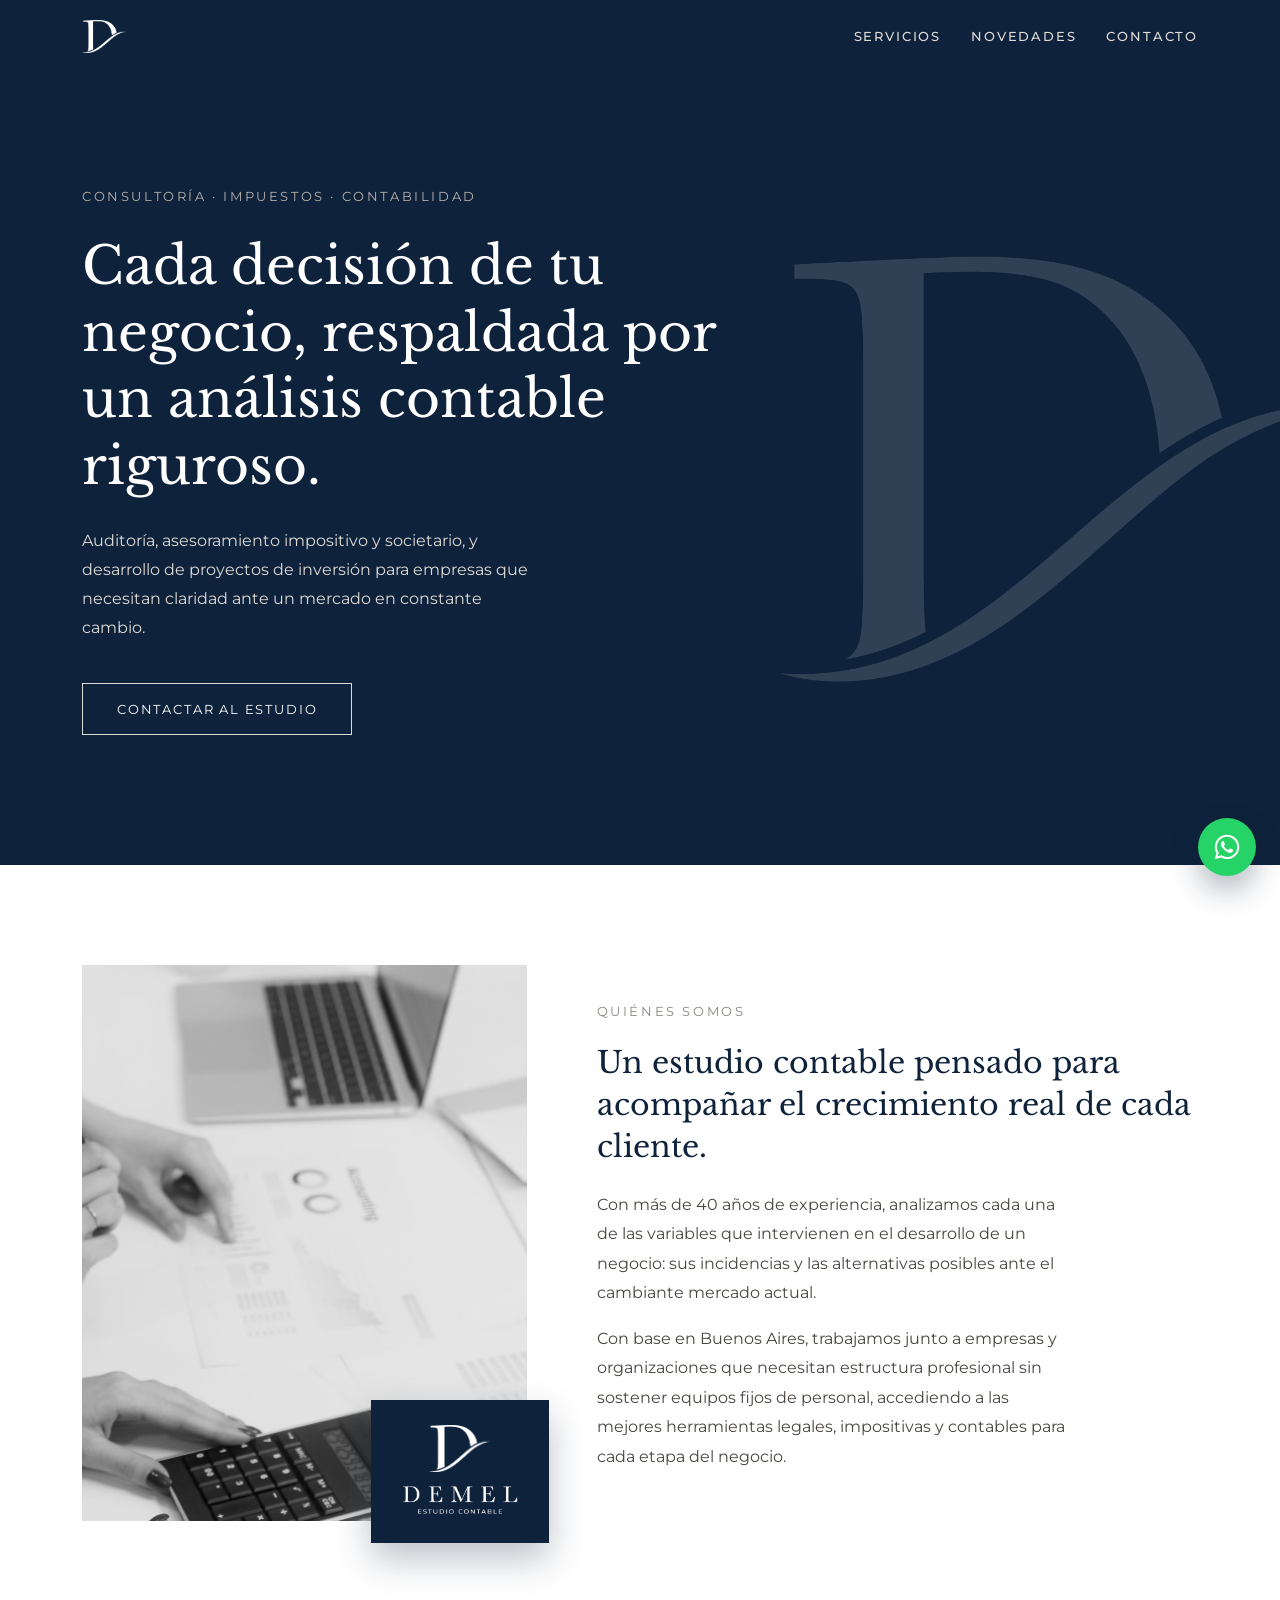
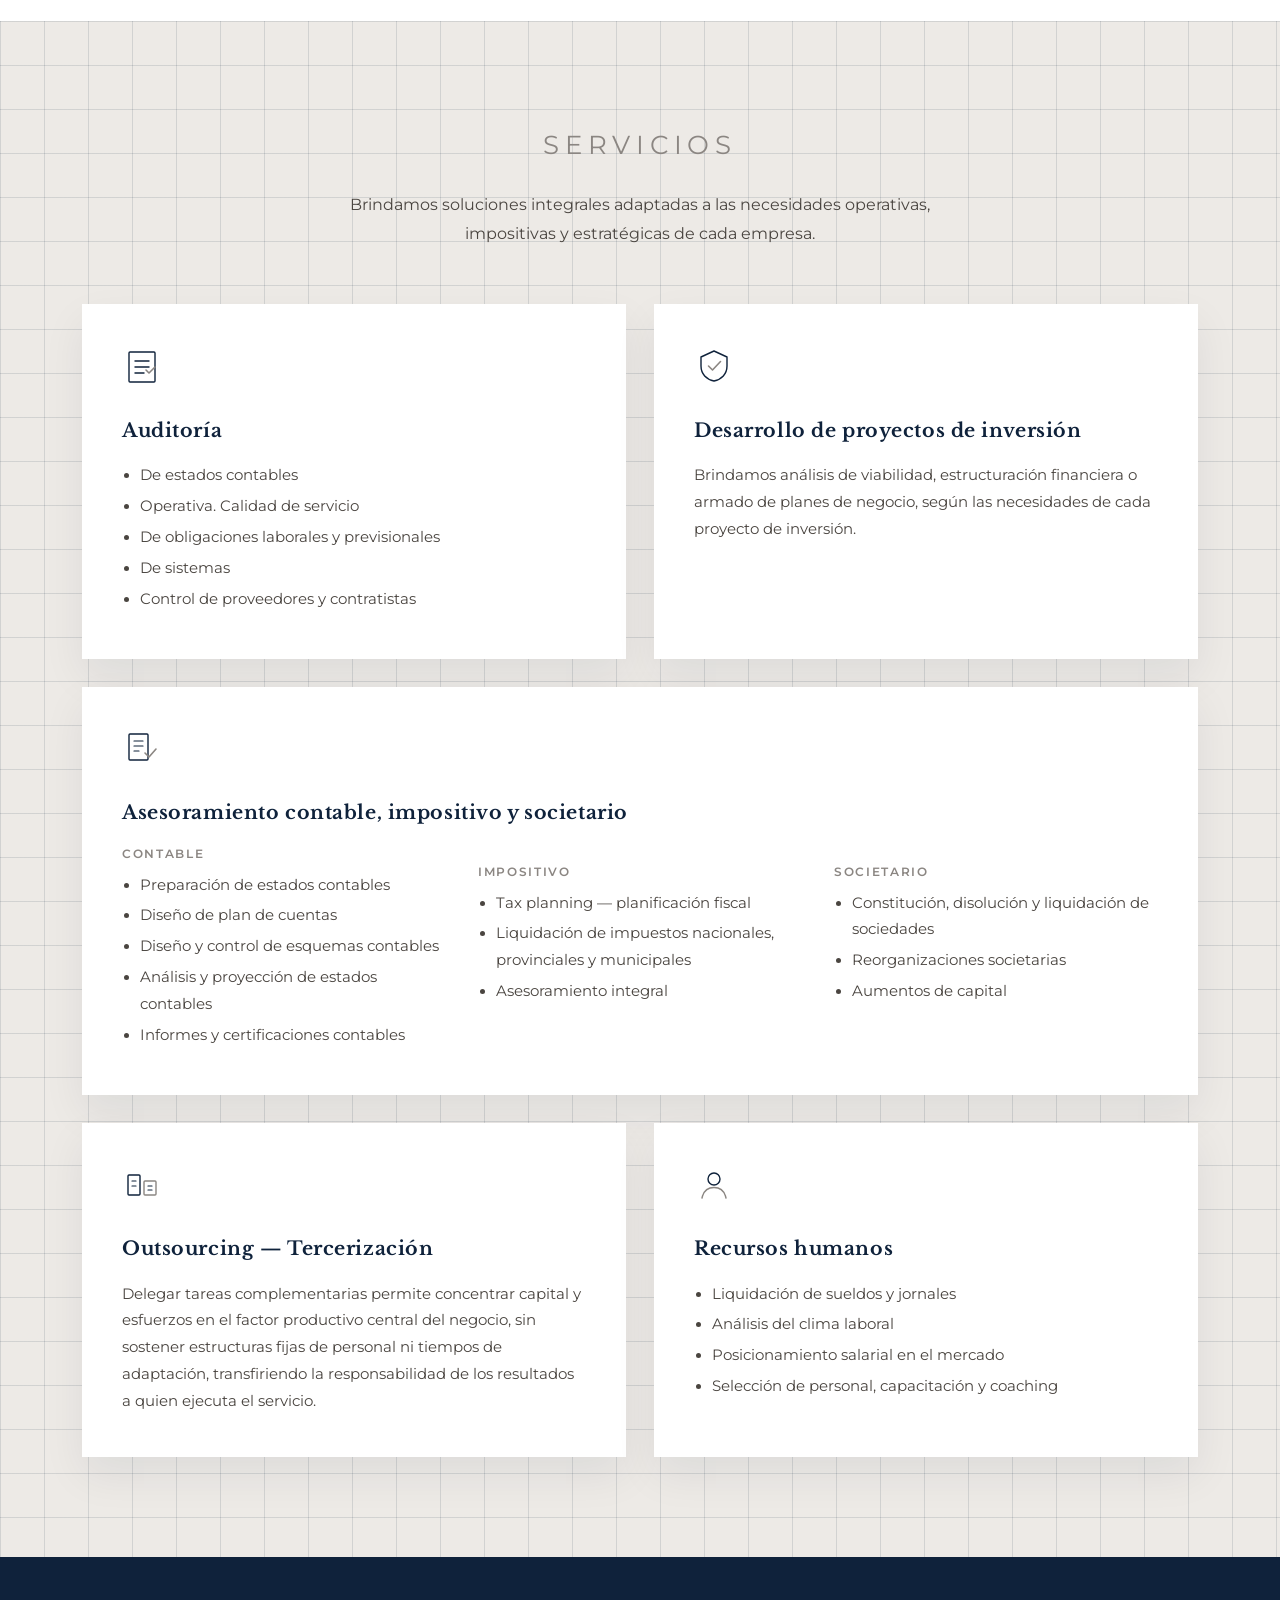
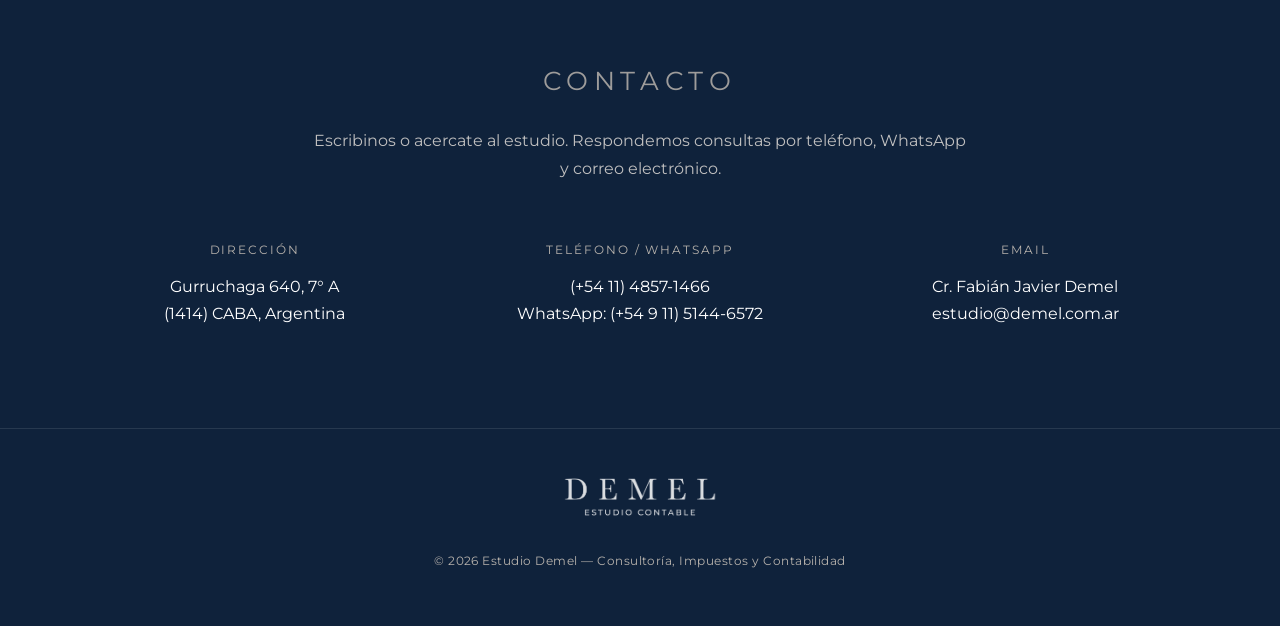
==== commit df456633: "Add files via upload" ====
--- a/index.html
+++ b/index.html
@@ -17,7 +17,6 @@
     <a href="index.html"><img class="logo-mark" src="assets/iso-blanco.png" alt="DEMEL"></a>
     <nav class="nav-links">
       <a href="#servicios">Servicios</a>
-      <a href="links.html">Links de Interés</a>
       <a href="novedades.html">Novedades</a>
       <a href="#contacto">Contacto</a>
     </nav>
--- a/css/styles.css
+++ b/css/styles.css
@@ -302,63 +302,16 @@
     .service-cols{ grid-template-columns: 1fr; gap: 24px; }
   }
 
-  /* ---------- Links de interés ---------- */
-  .links-grid{
-    display:grid;
-    grid-template-columns: repeat(3, 1fr);
-    gap: 24px;
-  }
-  .link-card{
-    display:flex; flex-direction:column;
-    gap: 10px;
-    background: var(--white);
-    padding: 32px 30px;
-    box-shadow: 0 18px 40px rgba(15,34,59,0.07);
-    transition: transform .2s ease, box-shadow .2s ease;
-  }
-  .link-card:hover{
-    transform: translateY(-3px);
-    box-shadow: 0 22px 48px rgba(15,34,59,0.12);
-  }
-  .link-card h3{
-    font-size: 17px;
-    font-weight: 700;
-    color: var(--navy);
-    margin: 0;
-    letter-spacing: 0.01em;
-  }
-  .link-card p{
-    color: #4A4540;
-    font-size: 13.5px;
-    line-height: 1.75;
-    margin: 0;
-  }
-  .link-card .go{
-    margin-top: auto;
-    padding-top: 6px;
-    font-size: 11.5px;
-    letter-spacing: 0.12em;
-    text-transform: uppercase;
-    color: var(--stone);
-  }
-  .link-card:hover .go{ color: var(--navy); }
-
-  @media (max-width: 860px){
-    .links-grid{ grid-template-columns: 1fr 1fr; }
-  }
-  @media (max-width: 600px){
-    .links-grid{ grid-template-columns: 1fr; }
-  }
-
   /* ---------- Novedades ---------- */
   .novedades-search{
+    position: relative;
     max-width: 780px;
     margin: 0 auto 44px;
   }
   .novedades-search input{
     width: 100%;
     box-sizing: border-box;
-    padding: 12px 2px;
+    padding: 12px 28px 12px 2px;
     border: none;
     border-bottom: 1px solid var(--stone-light);
     background: transparent;
@@ -374,6 +327,14 @@
   .novedades-search input:focus{ border-bottom-color: var(--navy); }
   .novedades-search input:disabled{ opacity: 0.5; cursor: default; }
   .novedades-search input::-webkit-search-cancel-button{ cursor: pointer; }
+  .novedades-search-icon{
+    position: absolute;
+    right: 2px; top: 50%;
+    transform: translateY(-50%);
+    width: 18px; height: 18px;
+    color: var(--stone);
+    pointer-events: none;
+  }
   .novedades-list{
     display:flex; flex-direction:column;
     max-width: 780px; margin: 0 auto;
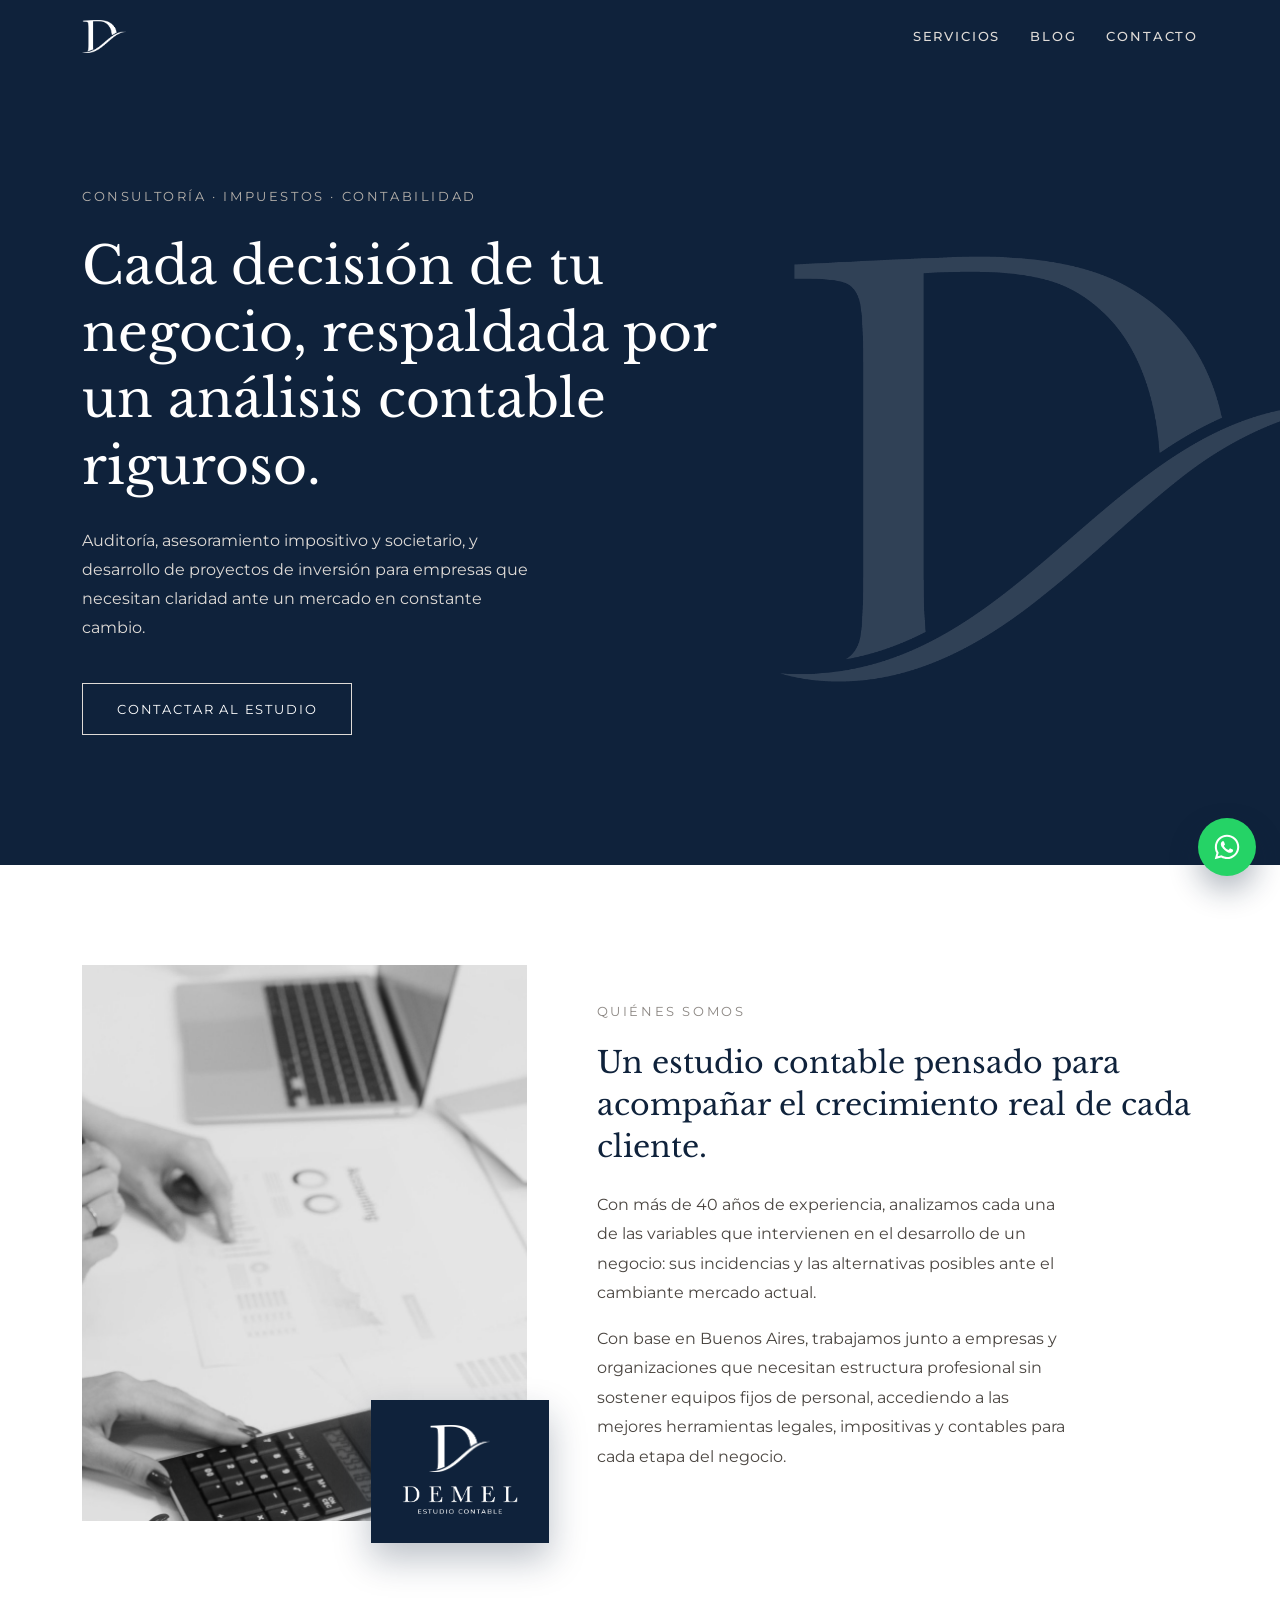
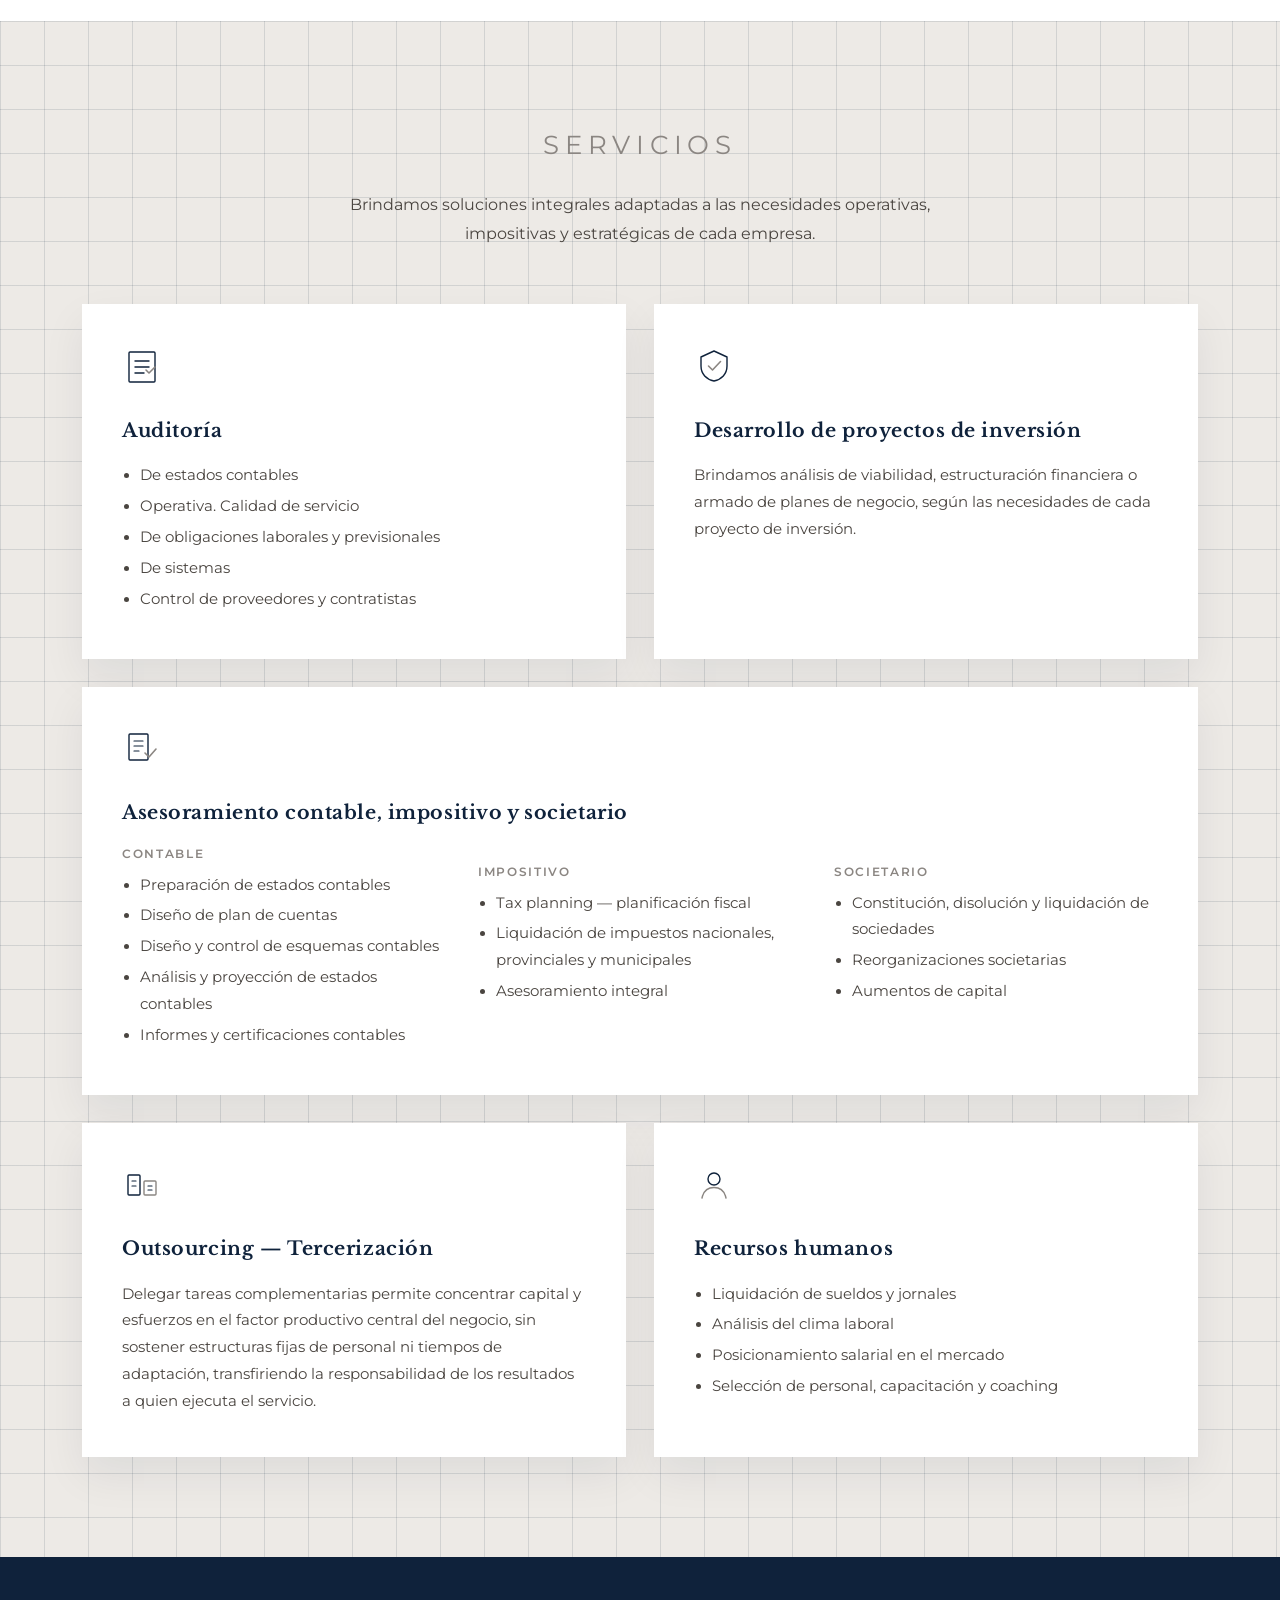
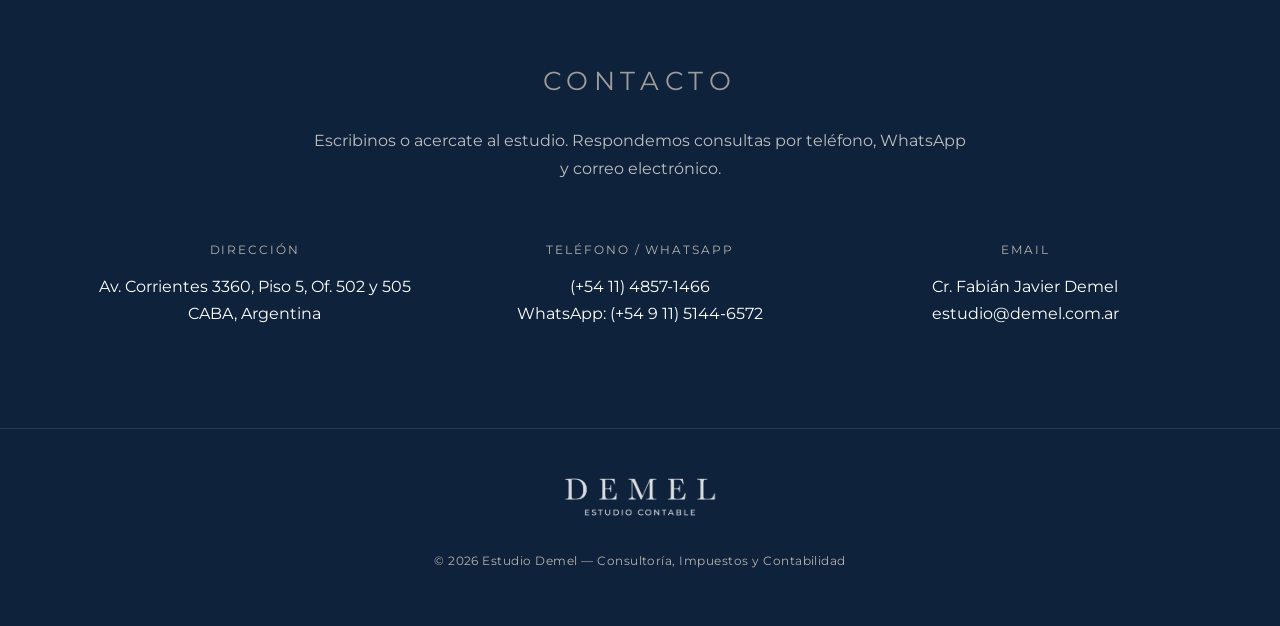
==== commit f04fce99: "Add files via upload" ====
--- a/index.html
+++ b/index.html
@@ -17,7 +17,7 @@
     <a href="index.html"><img class="logo-mark" src="assets/iso-blanco.png" alt="DEMEL"></a>
     <nav class="nav-links">
       <a href="#servicios">Servicios</a>
-      <a href="novedades.html">Novedades</a>
+      <a href="https://estudiodemel.blogspot.com/" target="_blank" rel="noopener">Blog</a>
       <a href="#contacto">Contacto</a>
     </nav>
     <button class="menu-btn" aria-label="Menú"><span></span><span></span><span></span></button>
@@ -163,7 +163,7 @@
       <div class="contact-item">
         <div class="label">Dirección</div>
         <div class="value">
-          <a href="https://goo.gl/maps/H9MhCdzciEQ2" target="_blank" rel="noopener">Gurruchaga 640, 7° A<br>(1414) CABA, Argentina</a>
+          <a href="https://www.google.com/maps/search/?api=1&query=Av.+Corrientes+3360%2C+CABA" target="_blank" rel="noopener">Av. Corrientes 3360, Piso 5, Of. 502 y 505<br>CABA, Argentina</a>
         </div>
       </div>
       <div class="contact-item">
--- a/css/styles.css
+++ b/css/styles.css
@@ -345,7 +345,10 @@
     gap: 32px;
     padding: 34px 0;
     border-top: 1px solid var(--line);
-  }
+    scroll-margin-top: 96px;
+    transition: background-color 1s ease;
+  }
+  .novedad-item.is-shared{ background-color: var(--linen-light); }
   .novedades-list .novedad-item:last-child{ border-bottom: 1px solid var(--line); }
   .novedad-date{
     display:flex; flex-direction:column; align-items:flex-start;
@@ -387,15 +390,26 @@
     margin: 0 0 12px;
     white-space: pre-line;
   }
-  .novedad-body a.novedad-link{
-    display:inline-block;
+  .novedad-actions{
+    display:flex; flex-wrap:wrap;
+    align-items:center;
+    gap: 26px;
+  }
+  .novedad-link{
+    display:inline-flex; align-items:center; gap: 6px;
     font-size: 12px;
     letter-spacing: 0.1em;
     text-transform: uppercase;
     color: var(--navy);
+    border: none;
     border-bottom: 1px solid var(--navy);
-    padding-bottom: 1px;
-  }
+    padding: 0 0 1px;
+    background: none;
+    font-family: inherit;
+    cursor: pointer;
+  }
+  .novedad-share svg{ width: 13px; height: 13px; }
+  .novedad-share.is-copied{ color: var(--stone); border-bottom-color: var(--stone); }
   .novedades-empty{
     text-align:center;
     color: #4A4540;
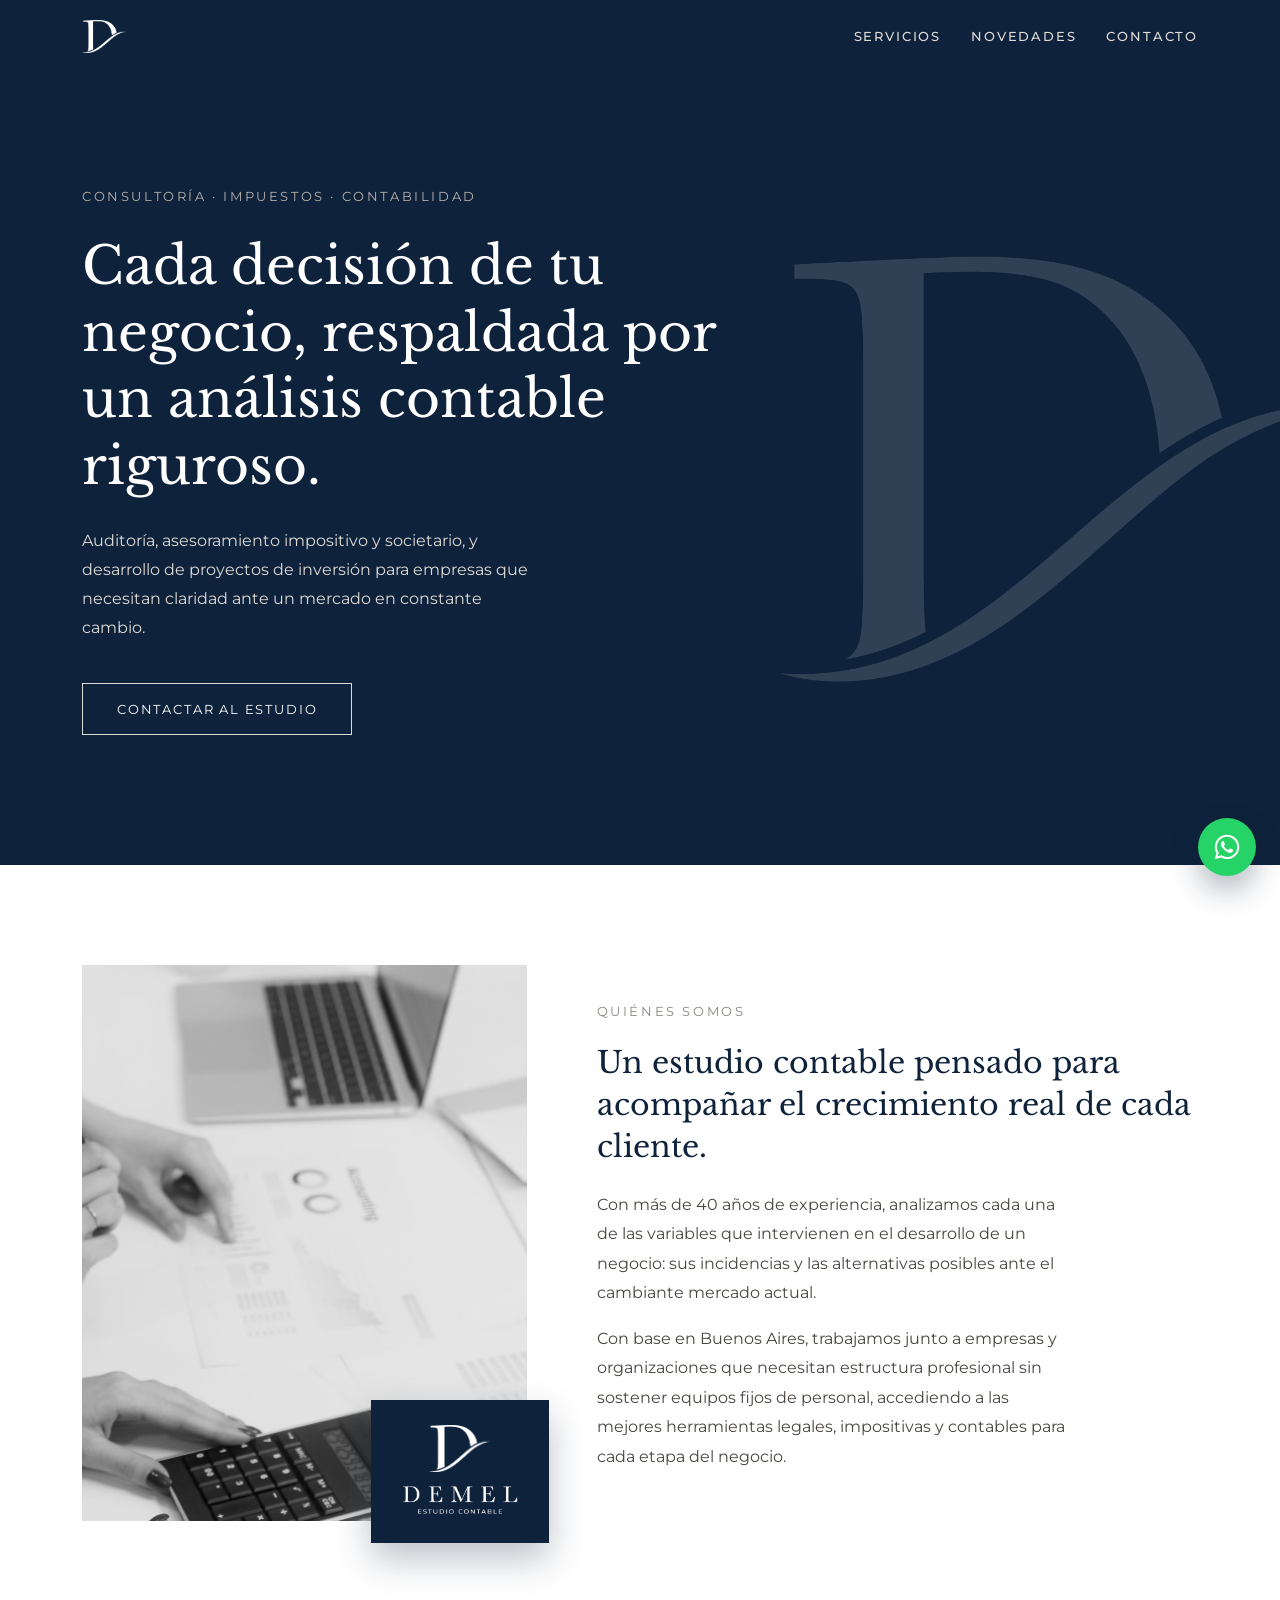
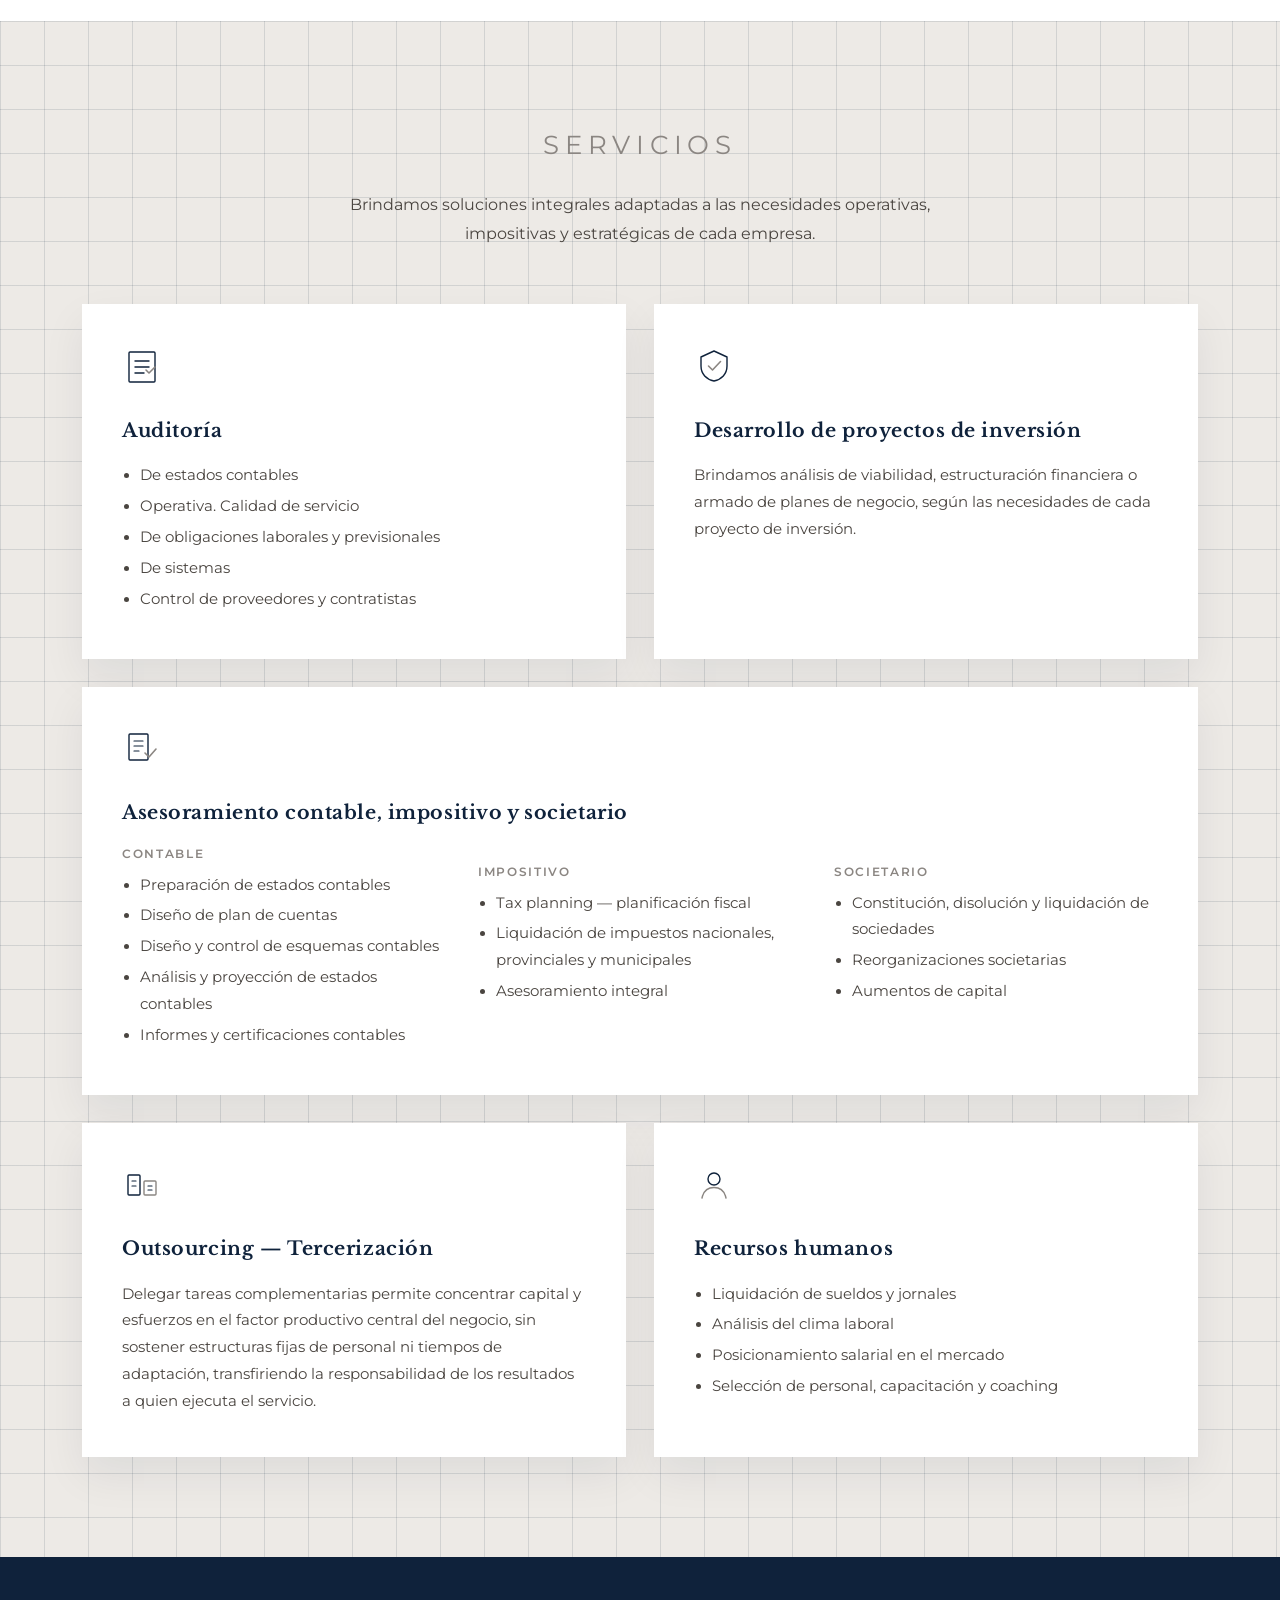
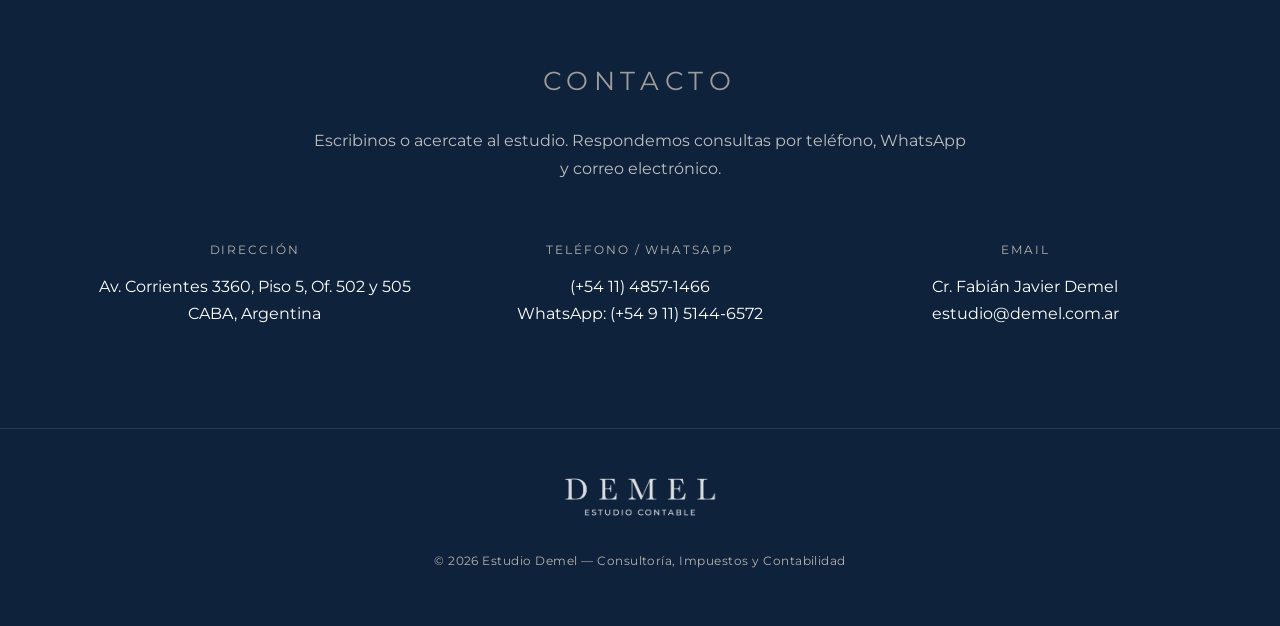
==== commit f91376f3: "Add files via upload" ====
--- a/index.html
+++ b/index.html
@@ -17,7 +17,7 @@
     <a href="index.html"><img class="logo-mark" src="assets/iso-blanco.png" alt="DEMEL"></a>
     <nav class="nav-links">
       <a href="#servicios">Servicios</a>
-      <a href="https://estudiodemel.blogspot.com/" target="_blank" rel="noopener">Blog</a>
+      <a href="https://estudiodemel.blogspot.com/" target="_blank" rel="noopener">Novedades</a>
       <a href="#contacto">Contacto</a>
     </nav>
     <button class="menu-btn" aria-label="Menú"><span></span><span></span><span></span></button>
